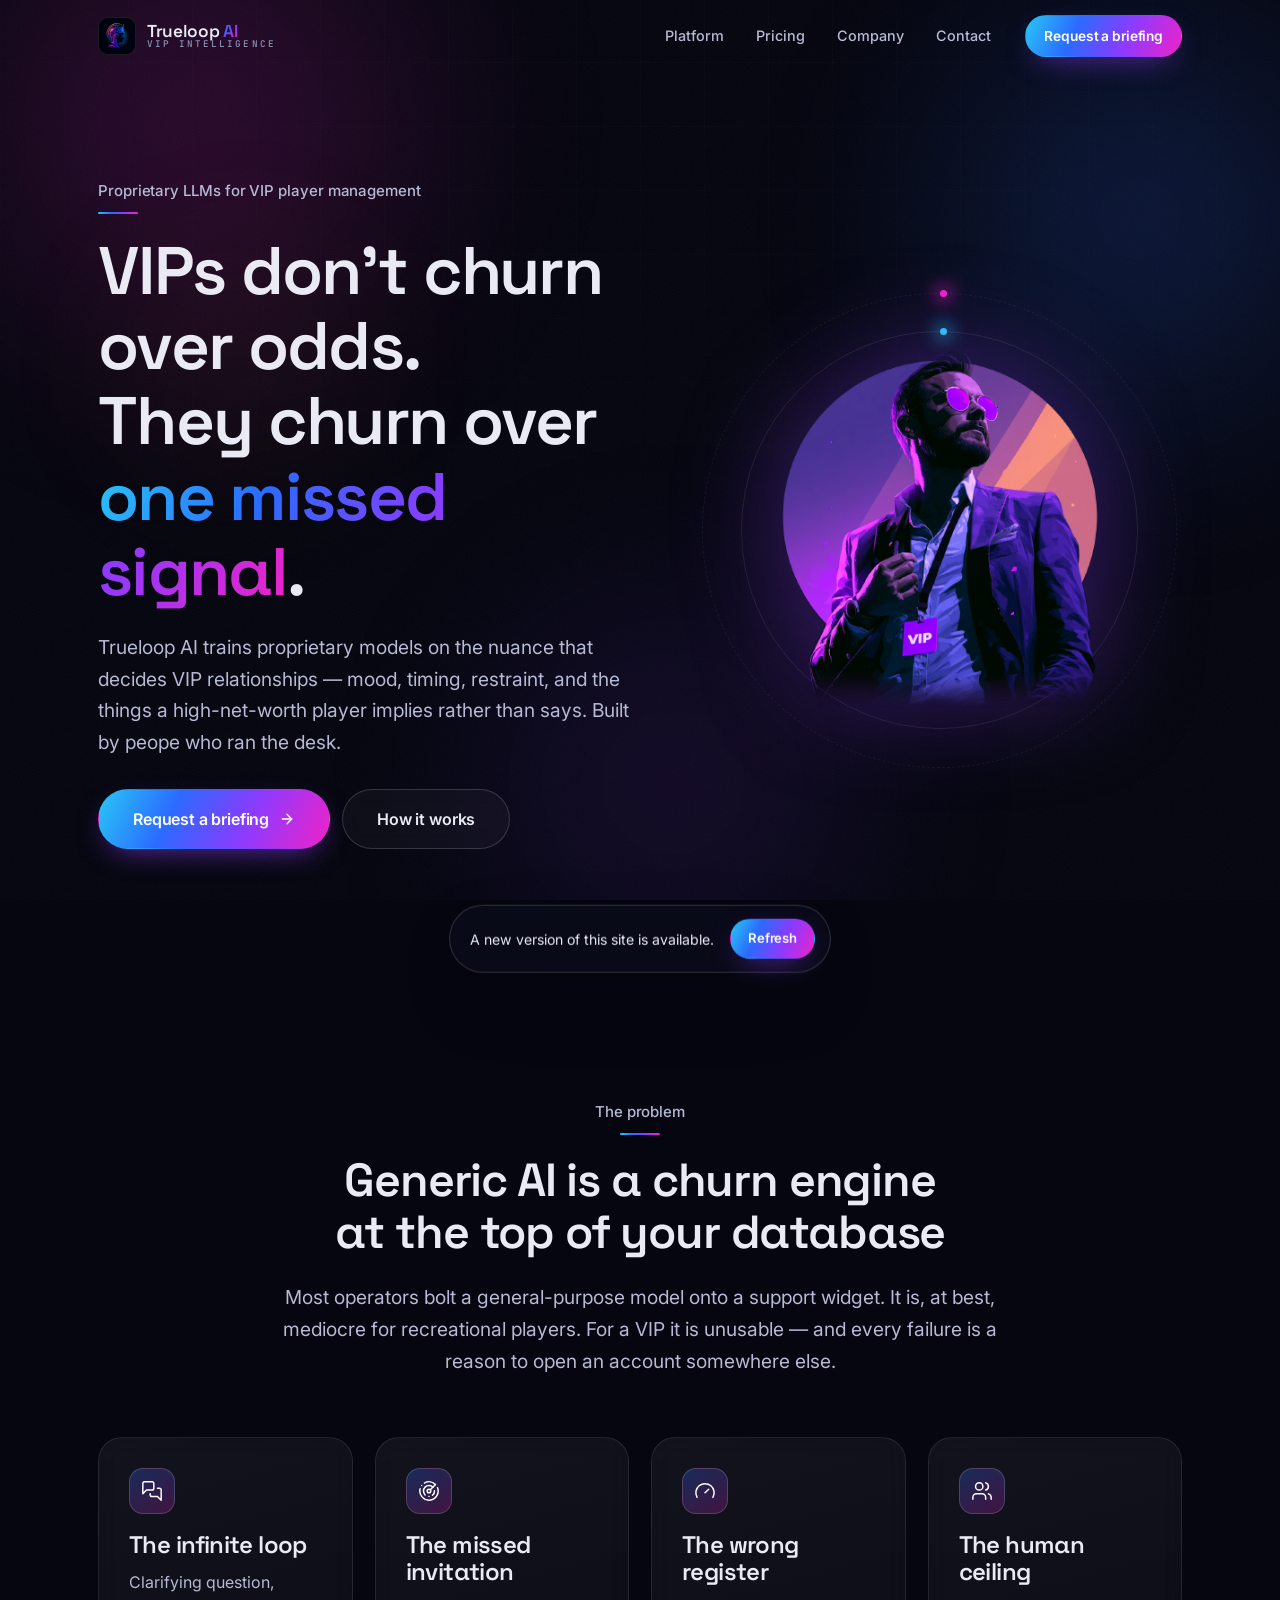
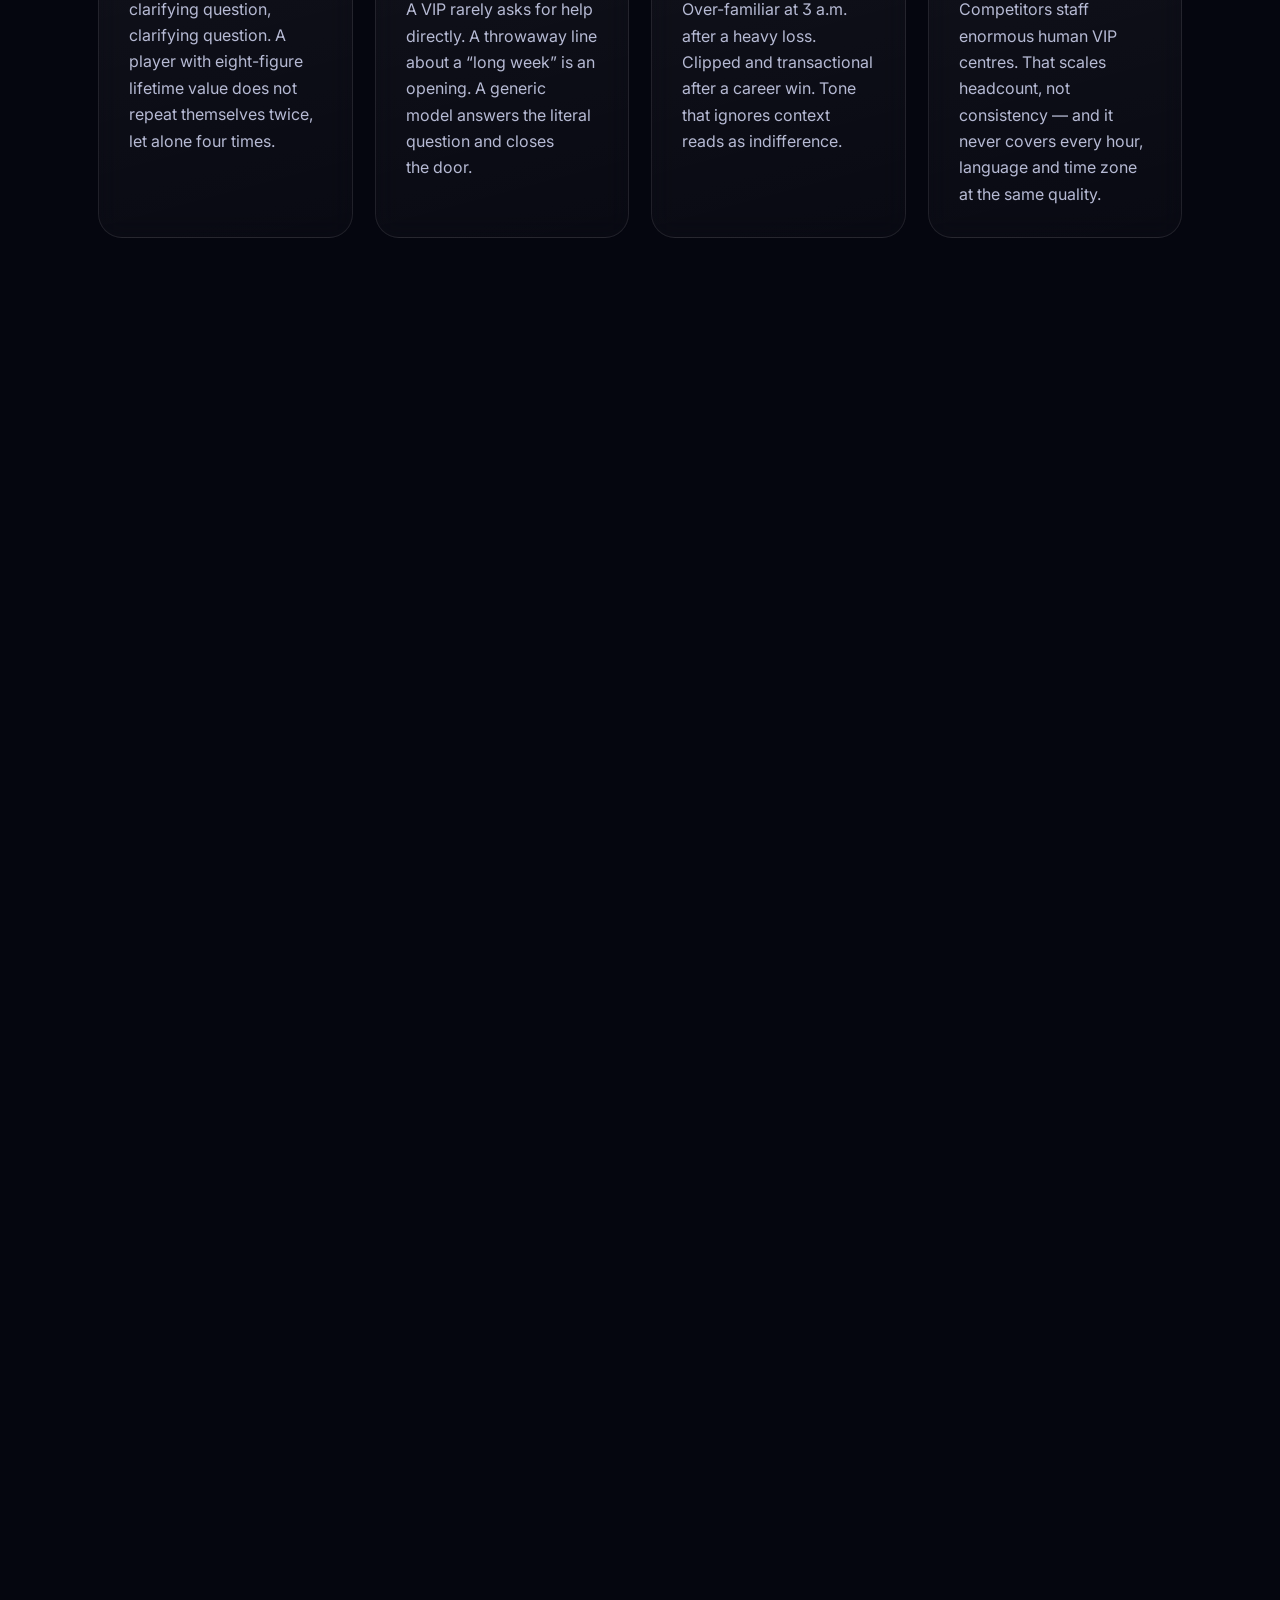
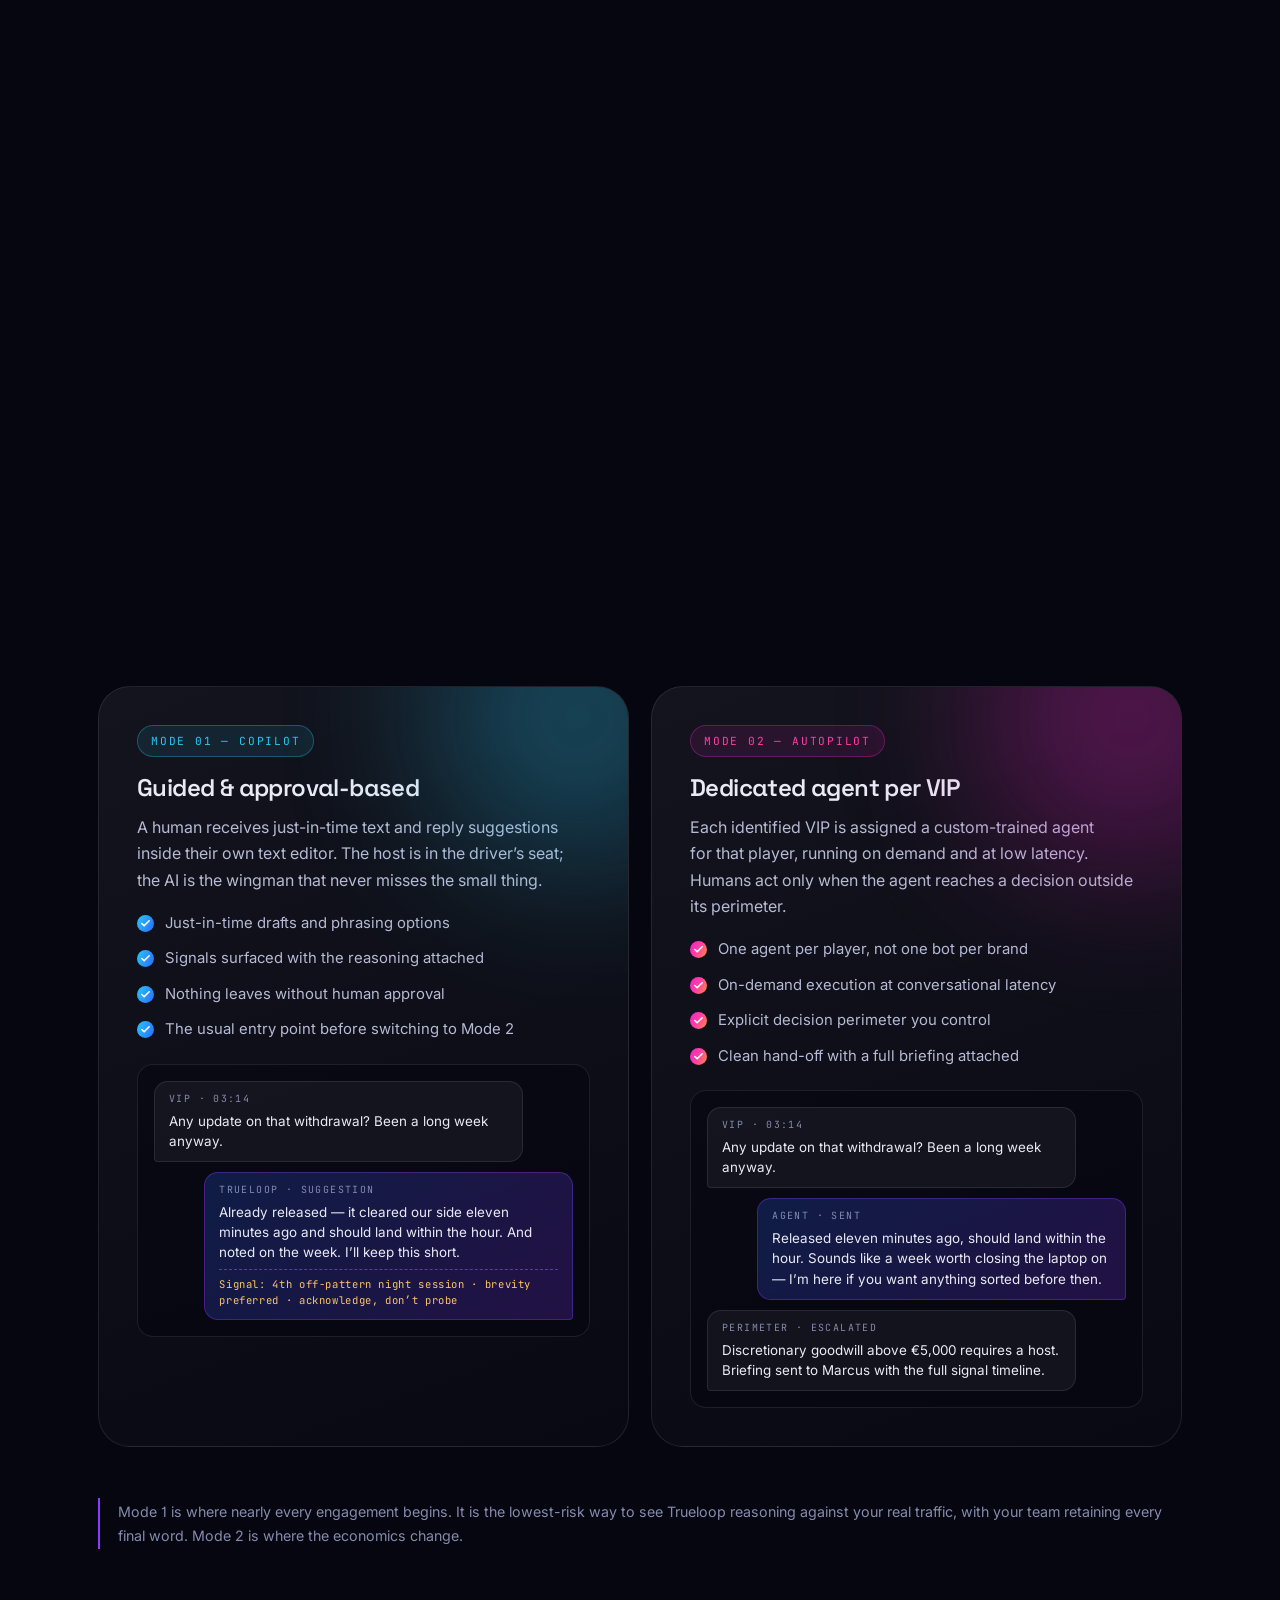
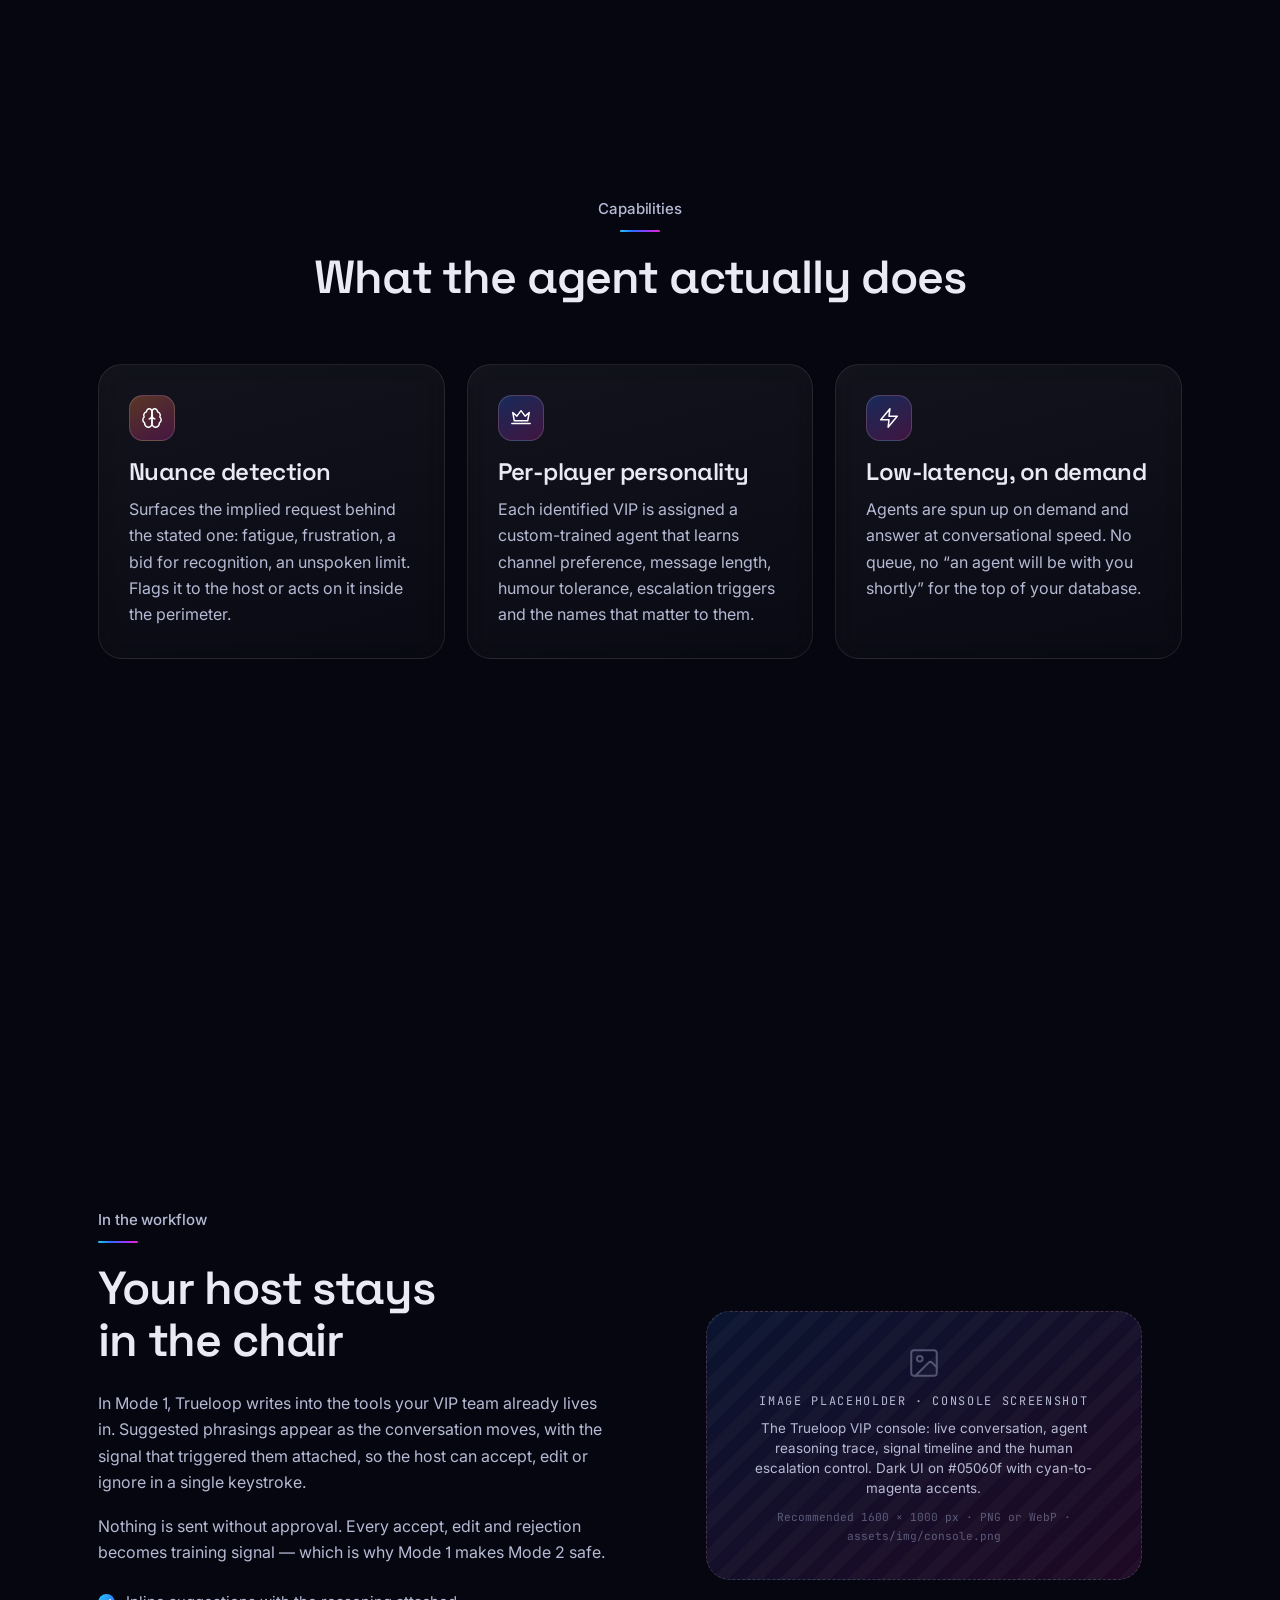
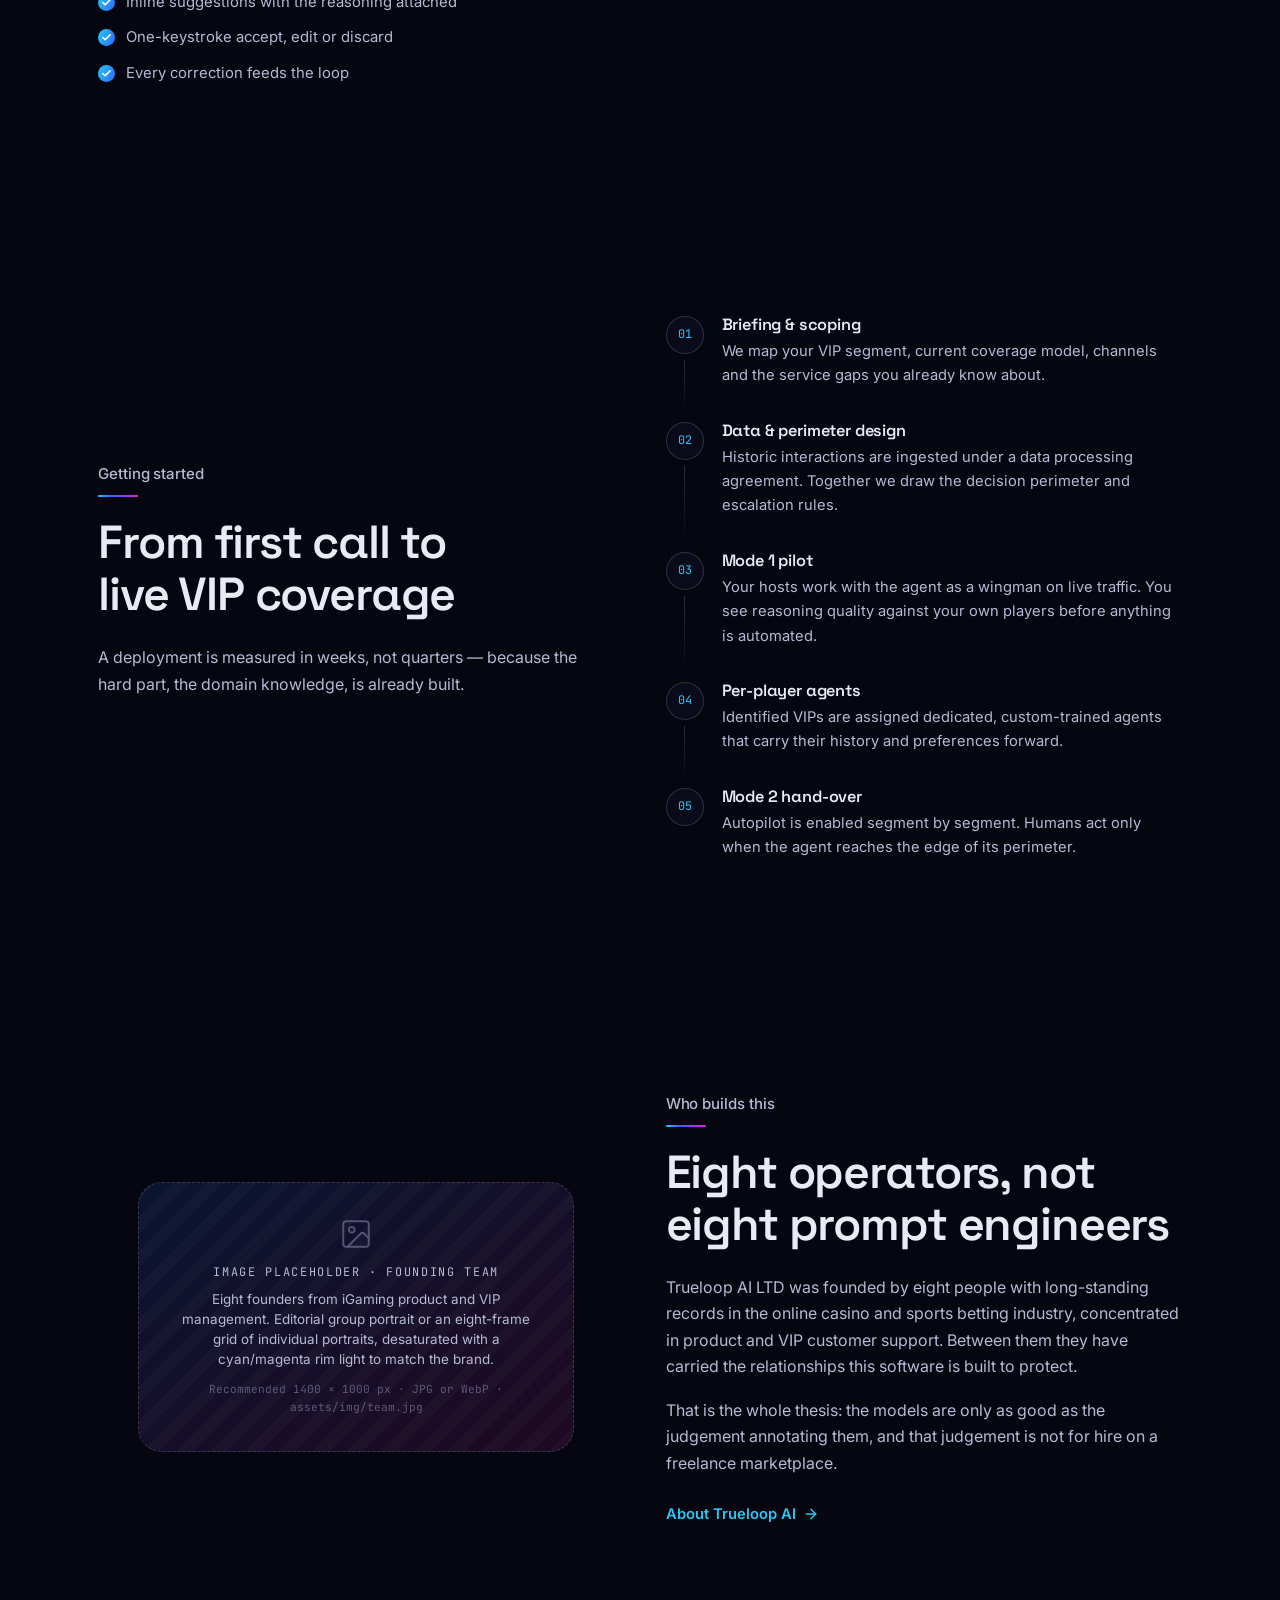
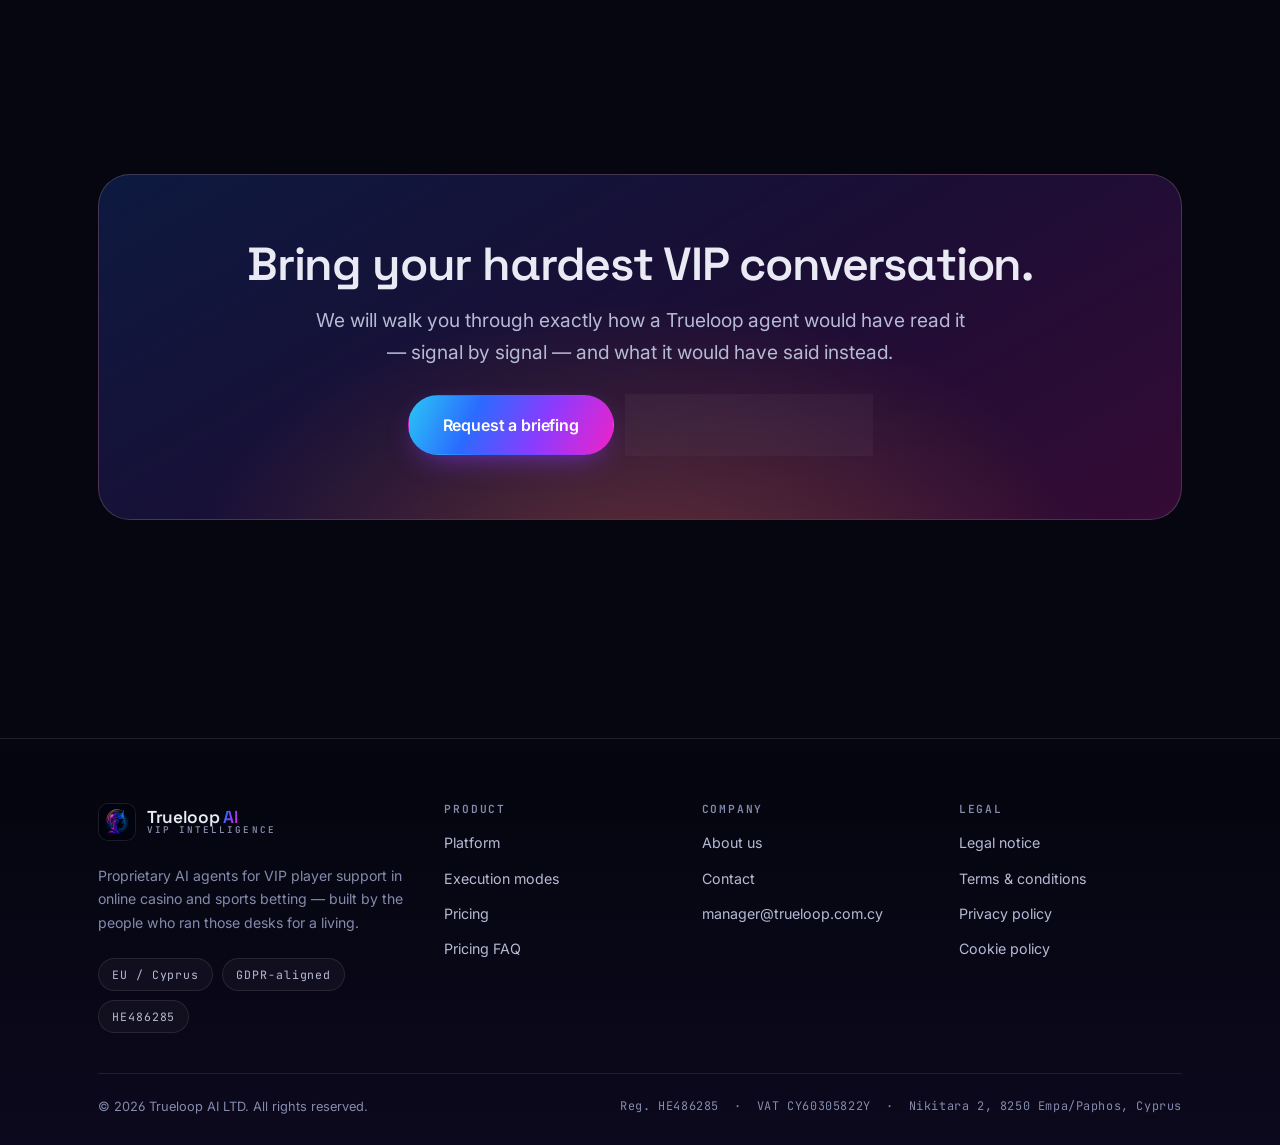
==== index.html @ a16e3585 "initial seed commit" ====
<!DOCTYPE html>
<html lang="en" dir="ltr">
<head>
<meta charset="utf-8">
<meta name="viewport" content="width=device-width, initial-scale=1, viewport-fit=cover">

<title>Trueloop AI — VIP-Grade AI for iGaming Player Support</title>
<meta name="description" content="Trueloop AI builds proprietary language models trained by veteran iGaming VIP managers, so high-net-worth casino and sportsbook players get support that reads mood, timing and intent — not generic chatbot replies.">
<meta name="author" content="Trueloop AI LTD">
<meta name="keywords" content="VIP player support, iGaming AI, online casino AI, sportsbook VIP management, AI agents, player retention, high roller support, LLM, Cyprus">
<meta name="robots" content="index, follow, max-image-preview:large, max-snippet:-1">
<meta name="theme-color" content="#05060f">
<meta name="color-scheme" content="dark">

<!-- ======================================================================
     THE ONLY ABSOLUTE URLs ON THIS SITE.
     Social scrapers do not execute JavaScript and reject relative image
     URLs, so the canonical link and the og:/twitter: tags below must be
     literal. Everything else - assets, routes, icons, the manifest, the
     service worker and the structured data - is relative and moves with
     the site. If the site changes domain, edit only this block.
     ====================================================================== -->
<link rel="canonical" href="https://trueloop.com.cy/">

<!-- ====== Open Graph ====== -->
<meta property="og:type" content="website">
<meta property="og:site_name" content="Trueloop AI">
<meta property="og:locale" content="en_GB">
<meta property="og:url" content="https://trueloop.com.cy/">
<meta property="og:title" content="Trueloop AI — VIP-Grade AI for iGaming Player Support">
<meta property="og:description" content="Proprietary AI agents trained by veteran VIP managers. Built for the players who can afford to leave — and the operators who cannot afford to lose them.">
<meta property="og:image" content="https://trueloop.com.cy/assets/img/og-image.png">
<meta property="og:image:secure_url" content="https://trueloop.com.cy/assets/img/og-image.png">
<meta property="og:image:type" content="image/png">
<meta property="og:image:width" content="1200">
<meta property="og:image:height" content="630">
<meta property="og:image:alt" content="Trueloop AI — VIP-grade artificial intelligence for iGaming player support">

<!-- ====== Twitter / X ====== -->
<meta name="twitter:card" content="summary_large_image">
<meta name="twitter:title" content="Trueloop AI — VIP-Grade AI for iGaming Player Support">
<meta name="twitter:description" content="Proprietary AI agents trained by veteran VIP managers. Built for the players who can afford to leave — and the operators who cannot afford to lose them.">
<meta name="twitter:image" content="https://trueloop.com.cy/assets/img/og-image.png">
<meta name="twitter:image:alt" content="Trueloop AI — VIP-grade artificial intelligence for iGaming player support">

<!-- ====== Icons / PWA ====== -->
<link rel="manifest" href="./manifest.json">
<link rel="icon" href="./favicon.ico" sizes="any">
<link rel="icon" type="image/png" sizes="32x32" href="./assets/icons/favicon-32x32.png">
<link rel="icon" type="image/png" sizes="16x16" href="./assets/icons/favicon-16x16.png">
<link rel="icon" type="image/png" sizes="96x96" href="./assets/icons/favicon-96x96.png">
<link rel="apple-touch-icon" href="./assets/icons/apple-icon-180x180.png">
<link rel="apple-touch-icon" sizes="152x152" href="./assets/icons/apple-icon-152x152.png">
<link rel="apple-touch-icon" sizes="144x144" href="./assets/icons/apple-icon-144x144.png">
<link rel="apple-touch-icon" sizes="120x120" href="./assets/icons/apple-icon-120x120.png">
<link rel="mask-icon" href="./assets/icons/favicon-32x32.png" color="#8b3bff">
<meta name="apple-mobile-web-app-capable" content="yes">
<meta name="apple-mobile-web-app-status-bar-style" content="black-translucent">
<meta name="apple-mobile-web-app-title" content="Trueloop AI">
<meta name="mobile-web-app-capable" content="yes">
<meta name="application-name" content="Trueloop AI">
<meta name="msapplication-TileColor" content="#05060f">
<meta name="msapplication-config" content="./browserconfig.xml">

<!-- ====== Fonts ====== -->
<link rel="preconnect" href="https://fonts.googleapis.com">
<link rel="preconnect" href="https://fonts.gstatic.com" crossorigin>
<link rel="stylesheet" href="https://fonts.googleapis.com/css2?family=Inter:wght@400;500;600;700&family=Space+Grotesk:wght@500;600;700&family=JetBrains+Mono:wght@400;500&display=swap">

<link rel="preload" as="image" href="./assets/logo/hero-vip.png"
      imagesrcset="./assets/logo/hero-vip-400.png 400w, ./assets/logo/hero-vip.png 792w"
      imagesizes="(min-width: 800px) 385px, 74vw" fetchpriority="high">
<link rel="stylesheet" href="./assets/css/styles.css">

<!-- ====== Structured data ====== -->
<script type="application/ld+json">
{
  "@context": "https://schema.org",
  "@type": "Organization",
  "@id": "#organization",
  "name": "Trueloop AI LTD",
  "alternateName": "Trueloop AI",
  "url": "./",
  "logo": "./assets/logo/logo.png",
  "image": "./assets/img/og-image.png",
  "email": "manager@trueloop.com.cy",
  "description": "Trueloop AI trains proprietary large language models for VIP player support in the online casino and sports betting industry.",
  "foundingDate": "2025",
  "address": {
    "@type": "PostalAddress",
    "streetAddress": "Nikitara 2",
    "postalCode": "8250",
    "addressLocality": "Empa, Paphos",
    "addressCountry": "CY"
  },
  "vatID": "CY60305822Y",
  "identifier": "HE486285",
  "founder": { "@type": "Person", "name": "Andre Haneberg" },
  "knowsAbout": ["VIP player management", "iGaming", "Artificial intelligence", "Large language models", "Customer retention"]
}
</script>
</head>

<body>

<div class="bg-layer" aria-hidden="true">
  <div class="aurora a1"></div>
  <div class="aurora a2"></div>
  <div class="aurora a3"></div>
  <div class="aurora a4"></div>
</div>
<div class="bg-noise" aria-hidden="true"></div>

<a class="skip-link" href="#main">Skip to content</a>

<div class="offline-bar" id="offlineBar" hidden>You are offline — showing the last cached version of this site.</div>

<header class="site-header" id="siteHeader">
  <div class="wrap">
    <nav class="nav" aria-label="Primary">
      <a class="brand" href="#/" aria-label="Trueloop AI — home">
        <img src="./assets/logo/logo-96.png" alt="" width="38" height="38">
        <span class="brand-text">
          Trueloop<span class="grad-text"> AI</span>
          <span class="brand-sub">VIP Intelligence</span>
        </span>
      </a>

      <button class="nav-toggle" id="navToggle" aria-expanded="false" aria-controls="navLinks" aria-label="Toggle navigation menu">
        <span></span><span></span><span></span>
      </button>

      <ul class="nav-links" id="navLinks">
        <li><a href="#/platform" data-nav="/platform">Platform</a></li>
        <li><a href="#/pricing" data-nav="/pricing">Pricing</a></li>
        <li><a href="#/company" data-nav="/company">Company</a></li>
        <li><a href="#/contact" data-nav="/contact">Contact</a></li>
        <li class="mobile-cta"><a class="btn btn--sm" href="#/contact">Request a briefing</a></li>
      </ul>

      <a class="btn btn--sm nav-cta" href="#/contact">Request a briefing</a>
    </nav>
  </div>
</header>

<main id="main" tabindex="-1"></main>

<footer class="site-footer">
  <div class="wrap">
    <div class="footer-grid">
      <div class="footer-brand">
        <a class="brand" href="#/" aria-label="Trueloop AI — home">
          <img src="./assets/logo/logo-96.png" alt="" width="38" height="38">
          <span class="brand-text">
            Trueloop<span class="grad-text"> AI</span>
            <span class="brand-sub">VIP Intelligence</span>
          </span>
        </a>
        <p>Proprietary AI agents for VIP player support in online casino and sports betting — built by the people who ran those desks for a living.</p>
        <div class="pill-row mt-md">
          <span class="pill">EU / Cyprus</span>
          <span class="pill">GDPR-aligned</span>
          <span class="pill">HE486285</span>
        </div>
      </div>

      <div class="footer-col">
        <h4>Product</h4>
        <ul>
          <li><a href="#/platform">Platform</a></li>
          <li><a href="#/platform#modes">Execution modes</a></li>
          <li><a href="#/pricing">Pricing</a></li>
          <li><a href="#/pricing#faq">Pricing FAQ</a></li>
        </ul>
      </div>

      <div class="footer-col">
        <h4>Company</h4>
        <ul>
          <li><a href="#/company">About us</a></li>
          <li><a href="#/contact">Contact</a></li>
          <li><a href="mailto:manager@trueloop.com.cy">manager@trueloop.com.cy</a></li>
        </ul>
      </div>

      <div class="footer-col">
        <h4>Legal</h4>
        <ul>
          <li><a href="#/legal-notice">Legal notice</a></li>
          <li><a href="#/terms">Terms &amp; conditions</a></li>
          <li><a href="#/privacy">Privacy policy</a></li>
          <li><a href="#/cookies">Cookie policy</a></li>
        </ul>
      </div>
    </div>

    <div class="footer-bottom">
      <span>&copy; <span id="year">2026</span> Trueloop AI LTD. All rights reserved.</span>
      <span class="reg">Reg. HE486285 &nbsp;·&nbsp; VAT CY60305822Y &nbsp;·&nbsp; Nikitara 2, 8250 Empa/Paphos, Cyprus</span>
    </div>
  </div>
</footer>

<div class="toast" id="updateToast" role="status" aria-live="polite">
  <span>A new version of this site is available.</span>
  <button class="btn btn--sm" id="updateBtn" type="button">Refresh</button>
</div>

<noscript>
  <div class="wrap section">
    <h1>Trueloop AI — VIP-grade AI for iGaming player support</h1>
    <p>Trueloop AI LTD trains proprietary large language models on nuanced VIP-management data so online casino and
       sportsbook operators can deliver support that meets the expectations of high-net-worth players.</p>
    <p>This site uses JavaScript for navigation. Please enable JavaScript, or contact us directly at
       <a href="mailto:manager@trueloop.com.cy">manager@trueloop.com.cy</a>.</p>
    <p>Trueloop AI LTD · Nikitara 2, 8250 Empa/Paphos, Cyprus · Reg. HE486285 · VAT CY60305822Y</p>
  </div>
</noscript>

<script src="./assets/js/content.js"></script>
<script src="./assets/js/legal.js"></script>
<script src="./assets/js/app.js"></script>
</body>
</html>
---- assets/css/styles.css ----
/* ==========================================================================
   Trueloop AI — Design System
   Palette derived from assets/logo/logo.png
   ========================================================================== */

:root {
  /* Base */
  --bg:            #05060f;
  --bg-elev:       #0a0b1a;
  --bg-elev-2:     #10122a;
  --surface:       rgba(255, 255, 255, 0.035);
  --surface-2:     rgba(255, 255, 255, 0.06);
  --border:        rgba(255, 255, 255, 0.09);
  --border-strong: rgba(255, 255, 255, 0.16);

  /* Brand — pulled from the logo */
  --cyan:    #29c7f5;
  --blue:    #2b6bff;
  --violet:  #8b3bff;
  --magenta: #f022c8;
  --pink:    #ff3da6;
  --orange:  #ff8a3c;
  --gold:    #ffc46b;

  /* Text */
  --text:        #e9eaf4;
  --text-dim:    #b6bad4;
  --text-muted:  #858bad;

  /* Gradients */
  --grad-brand:  linear-gradient(115deg, var(--cyan) 0%, var(--blue) 32%, var(--violet) 64%, var(--magenta) 100%);
  --grad-warm:   linear-gradient(115deg, var(--magenta) 0%, var(--pink) 45%, var(--orange) 100%);
  --grad-cool:   linear-gradient(115deg, var(--cyan) 0%, var(--blue) 100%);
  --grad-crown:  linear-gradient(115deg, var(--orange) 0%, var(--gold) 100%);

  /* Geometry */
  --r-sm: 10px;
  --r-md: 16px;
  --r-lg: 24px;
  --r-xl: 32px;
  --r-pill: 999px;

  --maxw: 1180px;
  --gut: clamp(20px, 5vw, 48px);

  /* Motion */
  --ease: cubic-bezier(0.22, 1, 0.36, 1);

  --shadow-lg: 0 30px 80px -30px rgba(0, 0, 0, 0.9);
  --glow-blue: 0 0 60px -12px rgba(43, 107, 255, 0.55);
  --glow-mag:  0 0 60px -12px rgba(240, 34, 200, 0.45);

  --font-sans: "Inter", system-ui, -apple-system, "Segoe UI", Roboto, Helvetica, Arial, sans-serif;
  --font-display: "Space Grotesk", "Inter", system-ui, -apple-system, "Segoe UI", sans-serif;
  --font-mono: "JetBrains Mono", ui-monospace, SFMono-Regular, "SF Mono", Menlo, Consolas, monospace;
}

/* ---------- Reset ---------- */
*, *::before, *::after { box-sizing: border-box; }

html {
  scroll-behavior: smooth;
  -webkit-text-size-adjust: 100%;
}
@media (prefers-reduced-motion: reduce) {
  html { scroll-behavior: auto; }
  *, *::before, *::after {
    animation-duration: 0.001ms !important;
    animation-iteration-count: 1 !important;
    transition-duration: 0.001ms !important;
  }
}

body {
  margin: 0;
  background: var(--bg);
  color: var(--text);
  font-family: var(--font-sans);
  font-size: 16px;
  line-height: 1.65;
  -webkit-font-smoothing: antialiased;
  -moz-osx-font-smoothing: grayscale;
  overflow-x: hidden;
  font-feature-settings: "ss01", "cv01";
}

img, svg, canvas { max-width: 100%; display: block; }
a { color: inherit; text-decoration: none; }
button, input, select, textarea { font: inherit; color: inherit; }

::selection { background: rgba(240, 34, 200, 0.35); color: #fff; }

:focus-visible {
  outline: 2px solid var(--cyan);
  outline-offset: 3px;
  border-radius: 4px;
}

/* Scrollbar */
::-webkit-scrollbar { width: 10px; height: 10px; }
::-webkit-scrollbar-track { background: var(--bg); }
::-webkit-scrollbar-thumb {
  background: linear-gradient(var(--violet), var(--blue));
  border-radius: 99px;
  border: 2px solid var(--bg);
}

/* ---------- Ambient background ---------- */
.bg-layer {
  position: fixed;
  inset: 0;
  z-index: -2;
  pointer-events: none;
  overflow: hidden;
}
.bg-layer::before {
  /* fine grid */
  content: "";
  position: absolute;
  inset: -50%;
  background-image:
    linear-gradient(rgba(255, 255, 255, 0.035) 1px, transparent 1px),
    linear-gradient(90deg, rgba(255, 255, 255, 0.035) 1px, transparent 1px);
  background-size: 64px 64px;
  mask-image: radial-gradient(ellipse 70% 60% at 50% 25%, #000 0%, transparent 75%);
  -webkit-mask-image: radial-gradient(ellipse 70% 60% at 50% 25%, #000 0%, transparent 75%);
  opacity: 0.5;
}
.aurora {
  position: absolute;
  border-radius: 50%;
  filter: blur(90px);
  opacity: 0.4;
  will-change: transform;
}
.aurora.a1 { width: 55vw; height: 55vw; top: -18vw; left: -12vw; background: radial-gradient(circle, rgba(240,34,200,0.55), transparent 65%); animation: drift1 26s var(--ease) infinite alternate; }
.aurora.a2 { width: 50vw; height: 50vw; top: -8vw; right: -14vw; background: radial-gradient(circle, rgba(43,107,255,0.6), transparent 65%); animation: drift2 32s var(--ease) infinite alternate; }
.aurora.a3 { width: 45vw; height: 45vw; top: 55vh; left: 30vw; background: radial-gradient(circle, rgba(139,59,255,0.4), transparent 65%); animation: drift3 38s var(--ease) infinite alternate; }
.aurora.a4 { width: 26vw; height: 26vw; top: 22vh; left: 6vw; background: radial-gradient(circle, rgba(255,138,60,0.28), transparent 65%); animation: drift1 30s var(--ease) infinite alternate-reverse; }

@keyframes drift1 { to { transform: translate3d(8vw, 8vh, 0) scale(1.2); } }
@keyframes drift2 { to { transform: translate3d(-10vw, 12vh, 0) scale(1.15); } }
@keyframes drift3 { to { transform: translate3d(-14vw, -10vh, 0) scale(1.25); } }

.bg-noise {
  position: fixed;
  inset: 0;
  z-index: -1;
  pointer-events: none;
  opacity: 0.035;
  background-image: url("data:image/svg+xml,%3Csvg xmlns='http://www.w3.org/2000/svg' width='160' height='160'%3E%3Cfilter id='n'%3E%3CfeTurbulence type='fractalNoise' baseFrequency='0.85' numOctaves='3'/%3E%3C/filter%3E%3Crect width='100%25' height='100%25' filter='url(%23n)'/%3E%3C/svg%3E");
}

/* ---------- Layout helpers ---------- */
.wrap {
  width: 100%;
  max-width: var(--maxw);
  margin-inline: auto;
  padding-inline: var(--gut);
}
.section { padding-block: clamp(64px, 9vw, 130px); position: relative; }
.section--tight { padding-block: clamp(48px, 6vw, 80px); }

.skip-link {
  position: absolute;
  left: -9999px;
  top: 0;
  z-index: 200;
  background: var(--blue);
  color: #fff;
  padding: 12px 20px;
  border-radius: 0 0 var(--r-sm) 0;
}
.skip-link:focus { left: 0; }

/* ---------- Typography ---------- */
h1, h2, h3, h4 {
  font-family: var(--font-display);
  font-weight: 600;
  line-height: 1.12;
  letter-spacing: -0.025em;
  margin: 0 0 0.5em;
  text-wrap: balance;
}
h1 { font-size: clamp(2.4rem, 6vw, 4.2rem); }
h2 { font-size: clamp(1.85rem, 4vw, 2.9rem); }
h3 { font-size: clamp(1.18rem, 2vw, 1.5rem); }
h4 { font-size: 1.02rem; letter-spacing: -0.01em; }
p { margin: 0 0 1.1em; color: var(--text-dim); text-wrap: pretty; }

.grad-text {
  background: var(--grad-brand);
  -webkit-background-clip: text;
  background-clip: text;
  color: transparent;
}
.grad-text--warm { background-image: var(--grad-warm); }

/* Section introducer: a plain sentence-case label with a short gradient rule
   beneath it. No pill, no badge, no tracked capitals.
   inline-block so the box shrinks to the label, which lets text-align centre
   it inside .section-head.center. */
.eyebrow {
  display: inline-block;
  margin: 0 0 20px;
  font-size: 0.94rem;
  font-weight: 500;
  letter-spacing: -0.005em;
  color: var(--text-dim);
}
.eyebrow::after {
  content: "";
  display: block;
  width: 40px;
  height: 2px;
  margin-top: 8px;
  border-radius: 2px;
  background: var(--grad-brand);
}
.eyebrow--warm::after { background: var(--grad-warm); }

.lede { font-size: clamp(1.02rem, 1.6vw, 1.2rem); color: var(--text-dim); max-width: 62ch; }
.section-head { max-width: 720px; margin-bottom: clamp(36px, 5vw, 60px); }
.section-head.center { margin-inline: auto; text-align: center; }
.section-head.center .eyebrow::after { margin-inline: auto; }

/* ---------- Buttons ---------- */
.btn {
  --btn-bg: var(--grad-brand);
  display: inline-flex;
  align-items: center;
  justify-content: center;
  gap: 10px;
  padding: 13px 26px;
  border-radius: var(--r-pill);
  border: 1px solid transparent;
  font-weight: 600;
  font-size: 0.94rem;
  letter-spacing: -0.01em;
  cursor: pointer;
  position: relative;
  isolation: isolate;
  transition: transform 0.25s var(--ease), box-shadow 0.25s var(--ease), background-color 0.25s var(--ease), border-color 0.25s var(--ease);
  background: var(--btn-bg);
  color: #fff;
  box-shadow: 0 10px 30px -12px rgba(139, 59, 255, 0.8);
  white-space: nowrap;
}
.btn:hover { transform: translateY(-2px); box-shadow: 0 18px 40px -14px rgba(139, 59, 255, 0.95); }
.btn:active { transform: translateY(0); }

.btn--ghost {
  background: var(--surface);
  border-color: var(--border-strong);
  box-shadow: none;
  backdrop-filter: blur(10px);
  color: var(--text);
}
.btn--ghost:hover { background: var(--surface-2); border-color: rgba(255,255,255,0.3); box-shadow: none; }

.btn--sm { padding: 9px 18px; font-size: 0.86rem; }
.btn--lg { padding: 16px 34px; font-size: 1rem; }
.btn--block { width: 100%; }

.link-arrow {
  display: inline-flex;
  align-items: center;
  gap: 7px;
  font-weight: 600;
  font-size: 0.92rem;
  color: var(--cyan);
  transition: gap 0.25s var(--ease);
}
.link-arrow:hover { gap: 12px; }

/* ---------- Header ---------- */
.site-header {
  position: sticky;
  top: 0;
  z-index: 100;
  transition: background-color 0.3s var(--ease), border-color 0.3s var(--ease), backdrop-filter 0.3s;
  border-bottom: 1px solid transparent;
}
.site-header.is-stuck {
  background: rgba(5, 6, 15, 0.72);
  backdrop-filter: blur(18px) saturate(160%);
  -webkit-backdrop-filter: blur(18px) saturate(160%);
  border-bottom-color: var(--border);
}
.nav {
  display: flex;
  align-items: center;
  gap: 20px;
  height: 72px;
}
.brand {
  display: inline-flex;
  align-items: center;
  gap: 11px;
  font-family: var(--font-display);
  font-weight: 600;
  font-size: 1.08rem;
  letter-spacing: -0.02em;
  margin-right: auto;
  flex-shrink: 0;
}
.brand img {
  width: 38px; height: 38px;
  border-radius: 10px;
  border: 1px solid var(--border);
  background: #05060f;
}
.brand .brand-sub {
  font-family: var(--font-mono);
  font-size: 0.58rem;
  letter-spacing: 0.22em;
  color: var(--text-muted);
  display: block;
  margin-top: -3px;
  text-transform: uppercase;
}
.brand-text { line-height: 1.15; }

.nav-links {
  display: flex;
  align-items: center;
  gap: 4px;
  list-style: none;
  margin: 0;
  padding: 0;
}
.nav-links a {
  display: block;
  padding: 8px 14px;
  border-radius: var(--r-pill);
  font-size: 0.9rem;
  font-weight: 500;
  color: var(--text-dim);
  transition: color 0.2s, background-color 0.2s;
}
.nav-links a:hover { color: var(--text); background: var(--surface); }
.nav-links a.is-active { color: var(--text); background: var(--surface-2); }

.nav-cta { flex-shrink: 0; }

/* The in-menu CTA belongs to the mobile dropdown only. Above 900px the
   standalone .nav-cta button is the one that shows. */
.nav-links .mobile-cta { display: none; }

.nav-toggle {
  display: none;
  width: 42px; height: 42px;
  border-radius: 12px;
  border: 1px solid var(--border);
  background: var(--surface);
  cursor: pointer;
  align-items: center;
  justify-content: center;
  flex-direction: column;
  gap: 5px;
}
.nav-toggle span {
  display: block;
  width: 17px; height: 1.6px;
  background: var(--text);
  border-radius: 2px;
  transition: transform 0.3s var(--ease), opacity 0.2s;
}
.nav-toggle[aria-expanded="true"] span:nth-child(1) { transform: translateY(6.6px) rotate(45deg); }
.nav-toggle[aria-expanded="true"] span:nth-child(2) { opacity: 0; }
.nav-toggle[aria-expanded="true"] span:nth-child(3) { transform: translateY(-6.6px) rotate(-45deg); }

@media (max-width: 900px) {
  .nav-toggle { display: flex; }
  .nav-cta { display: none; }
  .nav-links {
    position: fixed;
    inset: 72px 0 auto;
    flex-direction: column;
    align-items: stretch;
    gap: 2px;
    padding: 16px var(--gut) 28px;
    background: rgba(5, 6, 15, 0.96);
    backdrop-filter: blur(20px);
    border-bottom: 1px solid var(--border);
    transform: translateY(-12px);
    opacity: 0;
    visibility: hidden;
    transition: opacity 0.25s var(--ease), transform 0.25s var(--ease), visibility 0.25s;
    max-height: calc(100dvh - 72px);
    overflow-y: auto;
  }
  .nav-links.is-open { opacity: 1; transform: none; visibility: visible; }
  .nav-links a { padding: 13px 14px; font-size: 1rem; }
  .nav-links .mobile-cta { display: block; margin-top: 10px; }
  .nav-links .mobile-cta .btn { width: 100%; }
}

/* ---------- Hero ---------- */
.hero {
  position: relative;
  padding-block: clamp(56px, 9vw, 104px) clamp(56px, 8vw, 100px);
  overflow: hidden;
}
.hero-grid {
  display: grid;
  grid-template-columns: minmax(0, 1.05fr) minmax(0, 0.95fr);
  gap: clamp(32px, 5vw, 64px);
  align-items: center;
}
@media (max-width: 940px) {
  .hero-grid { grid-template-columns: 1fr; }
  /* DOM order is text then visual, which is what we want when stacked: the
     headline should open the page, not the image. (No `order` override here.) */
  .hero-visual { margin-top: 8px; }
}
.hero h1 { margin-bottom: 22px; }
.hero .lede { margin-bottom: 30px; }
.hero-actions { display: flex; flex-wrap: wrap; gap: 12px; margin-bottom: 34px; }

.hero-visual {
  position: relative;
  aspect-ratio: 1;
  max-width: 520px;
  margin-inline: auto;
  width: 100%;
  display: grid;
  place-items: center;
  /* As a grid item, this box's automatic minimum size is its content height.
     Without this, a tall child wins over aspect-ratio and the box stops being
     square - which turns the rings into ovals. */
  min-height: 0;
}
.hero-visual canvas { position: absolute; inset: 0; width: 100%; height: 100%; }
.hero-logo {
  position: relative;
  width: 74%;
  /* height/align-self are load-bearing: a grid item defaults to stretch, which
     forces the height to the row and squashes the artwork, because the initial
     object-fit is `fill`. Keep all three. */
  height: auto;
  align-self: center;
  justify-self: center;
  object-fit: contain;
  /* No clip or mask: the artwork's flat navy ground is keyed out in the asset
     itself, so the circle keeps a crisp edge and the figure breaking out of it
     survives whole. The glow follows that real silhouette. */
  filter: drop-shadow(0 0 55px rgba(139, 59, 255, 0.4));
  animation: float 7s ease-in-out infinite;
}
@keyframes float { 50% { transform: translateY(-14px); } }

.hero-ring {
  position: absolute;
  border-radius: 50%;
  border: 1px solid var(--border);
  inset: 9%;
  animation: spin 34s linear infinite;
}
.hero-ring::after {
  content: "";
  position: absolute;
  top: -4px; left: 50%;
  width: 7px; height: 7px;
  border-radius: 50%;
  background: var(--cyan);
  box-shadow: 0 0 18px 3px var(--cyan);
}
.hero-ring.r2 { inset: 1%; animation-duration: 52s; animation-direction: reverse; border-style: dashed; border-color: rgba(255,255,255,0.06); }
.hero-ring.r2::after { background: var(--magenta); box-shadow: 0 0 18px 3px var(--magenta); }
@keyframes spin { to { transform: rotate(360deg); } }

/* ---------- Trust / metric strip ---------- */
.metric-strip {
  display: grid;
  grid-template-columns: repeat(auto-fit, minmax(min(150px, 100%), 1fr));
  gap: 1px;
  background: var(--border);
  border: 1px solid var(--border);
  border-radius: var(--r-lg);
  overflow: hidden;
}
.metric {
  background: rgba(10, 11, 26, 0.72);
  backdrop-filter: blur(10px);
  padding: 22px 24px;
}
.metric .num {
  font-family: var(--font-display);
  font-size: clamp(1.6rem, 3vw, 2.1rem);
  font-weight: 600;
  letter-spacing: -0.03em;
  line-height: 1.1;
  background: var(--grad-brand);
  -webkit-background-clip: text;
  background-clip: text;
  color: transparent;
}
.metric .lbl { font-size: 0.8rem; color: var(--text-muted); margin: 4px 0 0; }

/* ---------- Cards ---------- */
.grid { display: grid; gap: clamp(16px, 2vw, 22px); }
.grid-2 { grid-template-columns: repeat(auto-fit, minmax(min(280px, 100%), 1fr)); }
.grid-3 { grid-template-columns: repeat(auto-fit, minmax(min(270px, 100%), 1fr)); }
.grid-4 { grid-template-columns: repeat(auto-fit, minmax(min(215px, 100%), 1fr)); }

.card {
  position: relative;
  background: linear-gradient(165deg, rgba(255,255,255,0.055), rgba(255,255,255,0.018));
  border: 1px solid var(--border);
  border-radius: var(--r-lg);
  padding: clamp(22px, 2.6vw, 30px);
  backdrop-filter: blur(12px);
  overflow: hidden;
  transition: transform 0.35s var(--ease), border-color 0.35s var(--ease), box-shadow 0.35s var(--ease);
}
.card::before {
  content: "";
  position: absolute;
  inset: 0;
  border-radius: inherit;
  padding: 1px;
  background: var(--grad-brand);
  -webkit-mask: linear-gradient(#000 0 0) content-box, linear-gradient(#000 0 0);
  -webkit-mask-composite: xor;
  mask-composite: exclude;
  opacity: 0;
  transition: opacity 0.35s var(--ease);
  pointer-events: none;
}
.card:hover { transform: translateY(-4px); box-shadow: var(--shadow-lg); }
.card:hover::before { opacity: 0.75; }
.card h3 { margin-bottom: 10px; }
.card p:last-child { margin-bottom: 0; }
.card .card-num {
  font-family: var(--font-mono);
  font-size: 0.72rem;
  letter-spacing: 0.16em;
  color: var(--text-muted);
  display: block;
  margin-bottom: 14px;
}

.icon-badge {
  width: 46px; height: 46px;
  display: grid;
  place-items: center;
  border-radius: 14px;
  background: linear-gradient(150deg, rgba(43,107,255,0.28), rgba(240,34,200,0.22));
  border: 1px solid var(--border-strong);
  margin-bottom: 18px;
  color: #fff;
}
.icon-badge svg { width: 22px; height: 22px; }
.icon-badge--warm { background: linear-gradient(150deg, rgba(255,138,60,0.3), rgba(240,34,200,0.24)); }

/* Feature list */
.feat-list { list-style: none; margin: 0; padding: 0; display: grid; gap: 11px; }
.feat-list li {
  display: flex;
  gap: 11px;
  align-items: flex-start;
  font-size: 0.93rem;
  color: var(--text-dim);
}
.feat-list li::before {
  content: "";
  flex: 0 0 auto;
  width: 17px; height: 17px;
  margin-top: 4px;
  border-radius: 50%;
  background:
    url("data:image/svg+xml,%3Csvg xmlns='http://www.w3.org/2000/svg' viewBox='0 0 24 24' fill='none' stroke='%23fff' stroke-width='3.5' stroke-linecap='round' stroke-linejoin='round'%3E%3Cpath d='M20 6 9 17l-5-5'/%3E%3C/svg%3E") center / 11px no-repeat,
    var(--grad-cool);
}
.feat-list.warm li::before { background-image: url("data:image/svg+xml,%3Csvg xmlns='http://www.w3.org/2000/svg' viewBox='0 0 24 24' fill='none' stroke='%23fff' stroke-width='3.5' stroke-linecap='round' stroke-linejoin='round'%3E%3Cpath d='M20 6 9 17l-5-5'/%3E%3C/svg%3E"), var(--grad-warm); }

/* Split feature rows */
.split {
  display: grid;
  grid-template-columns: repeat(auto-fit, minmax(min(310px, 100%), 1fr));
  gap: clamp(28px, 4vw, 60px);
  align-items: center;
}
.split--rev > *:first-child { order: 2; }
@media (max-width: 760px) { .split--rev > *:first-child { order: 0; } }

/* Media / image placeholder */
.media {
  position: relative;
  border-radius: var(--r-lg);
  border: 1px solid var(--border);
  overflow: hidden;
  background: linear-gradient(150deg, rgba(43,107,255,0.12), rgba(240,34,200,0.1));
  box-shadow: var(--shadow-lg);
}
.media img { width: 100%; height: 100%; object-fit: cover; }
.media svg { width: 100%; height: auto; display: block; }

.img-placeholder {
  position: relative;
  display: grid;
  place-items: center;
  text-align: center;
  padding: 34px 24px;
  min-height: 240px;
  border: 1px dashed var(--border-strong);
  border-radius: var(--r-lg);
  background:
    repeating-linear-gradient(135deg, rgba(255,255,255,0.025) 0 12px, transparent 12px 24px),
    linear-gradient(150deg, rgba(43,107,255,0.14), rgba(240,34,200,0.11));
  color: var(--text-muted);
}
.img-placeholder .ph-icon { width: 34px; height: 34px; margin: 0 auto 12px; opacity: 0.55; }
.img-placeholder .ph-title {
  font-family: var(--font-mono);
  font-size: 0.74rem;
  letter-spacing: 0.14em;
  text-transform: uppercase;
  color: var(--text-dim);
  margin-bottom: 6px;
}
.img-placeholder .ph-desc { font-size: 0.84rem; max-width: 46ch; margin: 0 auto; line-height: 1.5; }
.img-placeholder .ph-spec { font-family: var(--font-mono); font-size: 0.7rem; margin-top: 10px; opacity: 0.6; }

/* ---------- Mode showcase ---------- */
.mode-card {
  position: relative;
  border-radius: var(--r-xl);
  border: 1px solid var(--border);
  padding: clamp(26px, 3vw, 38px);
  background: linear-gradient(160deg, rgba(255,255,255,0.06), rgba(255,255,255,0.015));
  overflow: hidden;
}
.mode-card::after {
  content: "";
  position: absolute;
  width: 300px; height: 300px;
  border-radius: 50%;
  filter: blur(80px);
  opacity: 0.3;
  top: -120px; right: -100px;
  pointer-events: none;
}
.mode-card.m1::after { background: var(--cyan); }
.mode-card.m2::after { background: var(--magenta); }
.mode-tag {
  display: inline-flex;
  align-items: center;
  gap: 8px;
  font-family: var(--font-mono);
  font-size: 0.7rem;
  letter-spacing: 0.16em;
  text-transform: uppercase;
  padding: 6px 13px;
  border-radius: var(--r-pill);
  border: 1px solid var(--border-strong);
  margin-bottom: 18px;
}
.mode-card.m1 .mode-tag { color: var(--cyan); background: rgba(41,199,245,0.1); border-color: rgba(41,199,245,0.32); }
.mode-card.m2 .mode-tag { color: var(--pink); background: rgba(240,34,200,0.1); border-color: rgba(240,34,200,0.32); }

/* Chat mock */
.chat-mock {
  border-radius: var(--r-md);
  border: 1px solid var(--border);
  background: rgba(5,6,15,0.6);
  padding: 16px;
  display: grid;
  gap: 10px;
  font-size: 0.84rem;
  margin-top: 22px;
}
.bubble {
  padding: 10px 14px;
  border-radius: 14px;
  max-width: 88%;
  line-height: 1.5;
  border: 1px solid var(--border);
}
.bubble.vip { background: rgba(255,255,255,0.05); border-bottom-left-radius: 4px; }
.bubble.ai {
  margin-left: auto;
  background: linear-gradient(135deg, rgba(43,107,255,0.22), rgba(139,59,255,0.22));
  border-color: rgba(139,59,255,0.35);
  border-bottom-right-radius: 4px;
}
.bubble .who {
  display: block;
  font-family: var(--font-mono);
  font-size: 0.62rem;
  letter-spacing: 0.14em;
  text-transform: uppercase;
  color: var(--text-muted);
  margin-bottom: 4px;
}
.bubble .signal {
  display: inline-block;
  margin-top: 7px;
  font-family: var(--font-mono);
  font-size: 0.66rem;
  letter-spacing: 0.06em;
  color: var(--gold);
  border-top: 1px dashed rgba(255,196,107,0.3);
  padding-top: 7px;
}

/* ---------- Timeline / steps ---------- */
.steps { display: grid; gap: 0; counter-reset: step; }
.step {
  position: relative;
  padding: 0 0 34px 56px;
  counter-increment: step;
}
.step:last-child { padding-bottom: 0; }
.step::before {
  content: counter(step, decimal-leading-zero);
  position: absolute;
  left: 0; top: 0;
  width: 38px; height: 38px;
  display: grid;
  place-items: center;
  border-radius: 50%;
  background: var(--bg-elev);
  border: 1px solid var(--border-strong);
  font-family: var(--font-mono);
  font-size: 0.74rem;
  color: var(--cyan);
}
.step::after {
  content: "";
  position: absolute;
  left: 18.5px; top: 44px; bottom: 6px;
  width: 1px;
  background: linear-gradient(var(--border-strong), transparent);
}
.step:last-child::after { display: none; }
.step h4 { margin-bottom: 5px; }
.step p { font-size: 0.92rem; margin: 0; }

/* ---------- Pricing ---------- */
.price-grid {
  display: grid;
  grid-template-columns: repeat(auto-fit, minmax(min(280px, 100%), 1fr));
  gap: 20px;
  align-items: start;
}
.price-card {
  position: relative;
  border-radius: var(--r-xl);
  border: 1px solid var(--border);
  background: linear-gradient(165deg, rgba(255,255,255,0.055), rgba(255,255,255,0.015));
  padding: clamp(24px, 2.8vw, 34px);
  backdrop-filter: blur(12px);
  display: flex;
  flex-direction: column;
  transition: transform 0.35s var(--ease), border-color 0.35s var(--ease);
  height: 100%;
}
.price-card:hover { transform: translateY(-5px); border-color: var(--border-strong); }
.price-card.featured {
  border-color: rgba(139, 59, 255, 0.5);
  box-shadow: 0 0 0 1px rgba(139,59,255,0.2), 0 30px 70px -30px rgba(139,59,255,0.7);
}
.price-card.featured::before {
  content: "Most adopted";
  position: absolute;
  top: -12px; left: 50%;
  transform: translateX(-50%);
  background: var(--grad-brand);
  color: #fff;
  font-size: 0.68rem;
  font-weight: 700;
  letter-spacing: 0.12em;
  text-transform: uppercase;
  padding: 5px 15px;
  border-radius: var(--r-pill);
  white-space: nowrap;
}
.price-card .plan-name { font-family: var(--font-display); font-size: 1.3rem; font-weight: 600; margin-bottom: 4px; }
.price-card .plan-for { font-size: 0.85rem; color: var(--text-muted); margin-bottom: 20px; min-height: 2.6em; }
.price-card .plan-model {
  font-family: var(--font-mono);
  font-size: 0.68rem;
  letter-spacing: 0.16em;
  text-transform: uppercase;
  color: var(--cyan);
  margin-bottom: 12px;
  display: block;
}
.price-lines { list-style: none; margin: 0 0 26px; padding: 22px 0 0; border-top: 1px solid var(--border); display: grid; gap: 14px; flex: 1; }
.price-lines li { display: grid; gap: 3px; }
.price-lines .pl-name { font-weight: 600; font-size: 0.93rem; color: var(--text); }
.price-lines .pl-desc { font-size: 0.82rem; color: var(--text-muted); line-height: 1.5; }

.note {
  border-left: 2px solid var(--violet);
  padding: 2px 0 2px 18px;
  color: var(--text-muted);
  font-size: 0.89rem;
}

/* Table */
.table-wrap {
  overflow-x: auto;
  border: 1px solid var(--border);
  border-radius: var(--r-lg);
  background: rgba(10,11,26,0.5);
  -webkit-overflow-scrolling: touch;
}
table { width: 100%; border-collapse: collapse; min-width: 620px; font-size: 0.9rem; }
th, td { padding: 15px 20px; text-align: left; border-bottom: 1px solid var(--border); vertical-align: top; }
thead th {
  font-family: var(--font-mono);
  font-size: 0.7rem;
  letter-spacing: 0.13em;
  text-transform: uppercase;
  color: var(--text-muted);
  font-weight: 500;
  background: rgba(255,255,255,0.025);
  white-space: nowrap;
}
tbody tr:last-child td { border-bottom: none; }
tbody th { font-weight: 600; color: var(--text); white-space: nowrap; }
td { color: var(--text-dim); }

/* ---------- FAQ ---------- */
.faq { display: grid; gap: 10px; }
details.qa {
  border: 1px solid var(--border);
  border-radius: var(--r-md);
  background: var(--surface);
  overflow: hidden;
  transition: border-color 0.25s;
}
details.qa[open] { border-color: var(--border-strong); background: var(--surface-2); }
details.qa summary {
  cursor: pointer;
  padding: 17px 52px 17px 22px;
  font-weight: 600;
  font-size: 0.97rem;
  position: relative;
  list-style: none;
}
details.qa summary::-webkit-details-marker { display: none; }
details.qa summary::after {
  content: "";
  position: absolute;
  right: 22px; top: 50%;
  width: 11px; height: 11px;
  margin-top: -6px;
  border-right: 1.8px solid var(--cyan);
  border-bottom: 1.8px solid var(--cyan);
  transform: rotate(45deg);
  transition: transform 0.3s var(--ease);
}
details.qa[open] summary::after { transform: rotate(-135deg); margin-top: -2px; }
details.qa .qa-body { padding: 0 22px 20px; }
details.qa .qa-body p:last-child { margin-bottom: 0; }

/* ---------- Contact form ---------- */
.contact-grid {
  display: grid;
  grid-template-columns: minmax(0, 0.85fr) minmax(0, 1.15fr);
  gap: clamp(28px, 4vw, 56px);
  align-items: start;
}
@media (max-width: 880px) { .contact-grid { grid-template-columns: 1fr; } }

.form {
  border: 1px solid var(--border);
  border-radius: var(--r-xl);
  padding: clamp(22px, 3vw, 34px);
  background: linear-gradient(165deg, rgba(255,255,255,0.055), rgba(255,255,255,0.015));
  backdrop-filter: blur(12px);
}
.field { margin-bottom: 18px; }
.field label {
  display: block;
  font-size: 0.82rem;
  font-weight: 600;
  letter-spacing: 0.01em;
  margin-bottom: 7px;
  color: var(--text-dim);
}
.field label .req { color: var(--pink); }
.field input,
.field select,
.field textarea {
  width: 100%;
  padding: 12px 15px;
  border-radius: var(--r-sm);
  border: 1px solid var(--border);
  background: rgba(5, 6, 15, 0.55);
  color: var(--text);
  transition: border-color 0.2s, box-shadow 0.2s, background-color 0.2s;
  font-size: 0.94rem;
}
.field textarea { resize: vertical; min-height: 120px; }
.field select { appearance: none; -webkit-appearance: none; cursor: pointer; padding-right: 42px;
  background-image: url("data:image/svg+xml,%3Csvg xmlns='http://www.w3.org/2000/svg' viewBox='0 0 24 24' fill='none' stroke='%23858bad' stroke-width='2.4' stroke-linecap='round' stroke-linejoin='round'%3E%3Cpath d='m6 9 6 6 6-6'/%3E%3C/svg%3E");
  background-repeat: no-repeat;
  background-position: right 14px center;
  background-size: 17px;
}
.field select option, .field select optgroup { background: #0a0b1a; color: var(--text); }
.field input:focus, .field select:focus, .field textarea:focus {
  outline: none;
  border-color: rgba(139, 59, 255, 0.65);
  background: rgba(5, 6, 15, 0.85);
  box-shadow: 0 0 0 3px rgba(139, 59, 255, 0.18);
}
.field input::placeholder, .field textarea::placeholder { color: #5d6485; }
.field-row { display: grid; grid-template-columns: 1fr 1fr; gap: 18px; }
@media (max-width: 560px) { .field-row { grid-template-columns: 1fr; gap: 0; } }
.field .hint { font-size: 0.76rem; color: var(--text-muted); margin: 6px 0 0; }

.checkbox {
  display: flex;
  gap: 11px;
  align-items: flex-start;
  font-size: 0.84rem;
  color: var(--text-muted);
  line-height: 1.5;
  cursor: pointer;
}
.checkbox input { width: 17px; height: 17px; flex: 0 0 auto; margin-top: 2px; accent-color: var(--violet); }
.checkbox a { color: var(--cyan); text-decoration: underline; text-underline-offset: 2px; }

.form-status {
  margin-top: 16px;
  padding: 13px 16px;
  border-radius: var(--r-sm);
  font-size: 0.87rem;
  border: 1px solid rgba(41, 199, 245, 0.35);
  background: rgba(41, 199, 245, 0.09);
  color: var(--text);
}
.form-status[hidden] { display: none !important; }

.contact-card { display: grid; gap: 18px; }
.info-item { display: flex; gap: 14px; align-items: flex-start; }
.info-item .icon-badge { margin-bottom: 0; width: 40px; height: 40px; flex: 0 0 auto; border-radius: 12px; }
.info-item .icon-badge svg { width: 18px; height: 18px; }
.info-item .it { font-size: 0.74rem; font-family: var(--font-mono); letter-spacing: 0.13em; text-transform: uppercase; color: var(--text-muted); }
.info-item .iv { font-size: 0.95rem; color: var(--text); }
.info-item .iv a:hover { color: var(--cyan); }

/* ---------- CTA band ---------- */
.cta-band {
  position: relative;
  border-radius: var(--r-xl);
  border: 1px solid var(--border-strong);
  padding: clamp(34px, 5vw, 64px);
  text-align: center;
  overflow: hidden;
  background: linear-gradient(150deg, rgba(43,107,255,0.2), rgba(139,59,255,0.16), rgba(240,34,200,0.2));
}
.cta-band::before {
  content: "";
  position: absolute;
  inset: 0;
  background: radial-gradient(ellipse 60% 120% at 50% 120%, rgba(255,138,60,0.28), transparent 70%);
  pointer-events: none;
}
.cta-band > * { position: relative; }
.cta-band h2 { margin-bottom: 14px; }
.cta-band p { max-width: 56ch; margin-inline: auto; }
.cta-actions { display: flex; gap: 12px; justify-content: center; flex-wrap: wrap; margin-top: 26px; }

/* ---------- Legal / prose pages ---------- */
.prose { max-width: 78ch; }
.prose h2 { font-size: clamp(1.35rem, 2.4vw, 1.75rem); margin-top: 2.2em; }
.prose h2:first-of-type { margin-top: 0; }
.prose h3 { font-size: 1.08rem; margin-top: 1.7em; }
.prose ul, .prose ol { color: var(--text-dim); padding-left: 1.25em; margin: 0 0 1.15em; }
.prose li { margin-bottom: 0.5em; }
.prose li::marker { color: var(--violet); }
.prose a { color: var(--cyan); text-decoration: underline; text-underline-offset: 3px; }
.prose strong { color: var(--text); font-weight: 600; }
.prose dl { display: grid; grid-template-columns: max-content 1fr; gap: 8px 26px; margin: 0 0 1.4em; font-size: 0.94rem; }
@media (max-width: 560px) { .prose dl { grid-template-columns: 1fr; gap: 2px 0; } .prose dd { margin-bottom: 12px; } }
.prose dt { font-family: var(--font-mono); font-size: 0.76rem; letter-spacing: 0.1em; text-transform: uppercase; color: var(--text-muted); padding-top: 3px; }
.prose dd { margin: 0; color: var(--text); }
.legal-meta {
  font-family: var(--font-mono);
  font-size: 0.76rem;
  letter-spacing: 0.08em;
  color: var(--text-muted);
  padding: 12px 18px;
  border: 1px solid var(--border);
  border-radius: var(--r-sm);
  background: var(--surface);
  margin-bottom: 34px;
}

/* ---------- Legal / documentation layout ----------
   Legal pages keep a readable measure but sit in a two-column grid so the
   page occupies the same content width as every other page on the site. */
.legal-layout {
  display: grid;
  grid-template-columns: 260px minmax(0, 1fr);
  gap: clamp(32px, 5vw, 64px);
  align-items: start;
}
@media (max-width: 959px) {
  .legal-layout { grid-template-columns: minmax(0, 1fr); gap: 30px; }
}
/* Same automatic-minimum-size trap as the sidebar: without this the wide
   table inside .prose refuses to shrink and widens the whole page. */
.legal-layout > * { min-width: 0; }

.legal-aside { display: grid; gap: 18px; min-width: 0; }
/* Grid items default to min-width:auto, which would let the horizontal
   document scroller below force the whole page wider than the viewport. */
.legal-aside > * { min-width: 0; }
@media (min-width: 960px) {
  .legal-aside {
    position: sticky;
    top: 92px;
    max-height: calc(100dvh - 124px);
    overflow-y: auto;
    overscroll-behavior: contain;
    padding-right: 4px;
  }
  .legal-aside::-webkit-scrollbar { width: 5px; }
  .legal-aside::-webkit-scrollbar-thumb { background: var(--border-strong); border: 0; }
}

.aside-title {
  font-family: var(--font-mono);
  font-size: 0.68rem;
  letter-spacing: 0.16em;
  text-transform: uppercase;
  color: var(--text-muted);
  margin: 0 0 11px;
}

/* Sibling-document switcher */
.legal-docs ul { list-style: none; margin: 0; padding: 0; display: grid; gap: 2px; }
.legal-docs a {
  display: block;
  padding: 8px 12px;
  border-radius: var(--r-sm);
  font-size: 0.88rem;
  color: var(--text-dim);
  transition: background-color 0.2s, color 0.2s;
}
.legal-docs a:hover { background: var(--surface); color: var(--text); }
.legal-docs a.is-current {
  background: var(--surface-2);
  color: var(--text);
  box-shadow: inset 2px 0 0 var(--violet);
}

/* On this page */
.toc {
  border: 1px solid var(--border);
  border-radius: var(--r-md);
  background: var(--surface);
  padding: 16px 16px 16px 14px;
}
.toc ol {
  margin: 0;
  padding: 0;
  list-style: none;
  counter-reset: toc;
  display: grid;
  font-size: 0.84rem;
}
.toc li { counter-increment: toc; min-width: 0; }
.toc a {
  /* Flex gives the entry a hanging indent: the number is its own item, so a
     wrapped title lines up under the title, never under the number. */
  display: flex;
  align-items: baseline;
  gap: 6px;
  padding: 5px 8px 5px 12px;
  border-left: 2px solid transparent;
  color: var(--text-muted);
  line-height: 1.4;
  transition: color 0.2s, border-color 0.2s;
}
.toc a::before {
  content: counter(toc) ".";
  flex: 0 0 auto;
  min-width: 1.15em;
  font-family: var(--font-mono);
  font-size: 0.78em;
  opacity: 0.5;
  font-variant-numeric: tabular-nums;
}
.toc a:hover { color: var(--text); }
.toc a.is-current { color: var(--cyan); border-left-color: var(--cyan); }

@media (max-width: 959px) {
  .legal-docs ul {
    grid-auto-flow: column;
    grid-auto-columns: max-content;
    overflow-x: auto;
    gap: 7px;
    padding-bottom: 4px;
  }
  .legal-docs a { border: 1px solid var(--border); white-space: nowrap; }
  .legal-docs a.is-current { border-color: rgba(139, 59, 255, 0.5); box-shadow: none; }
  .toc ol { display: block; columns: 2; column-gap: 26px; }
  .toc li { break-inside: avoid; }
  .toc a.is-current { border-left-color: transparent; }
}
@media (max-width: 560px) { .toc ol { columns: 1; } }

/* ---------- Page hero (inner pages) ---------- */
.page-hero { padding-block: clamp(44px, 6vw, 78px) clamp(28px, 4vw, 44px); }
.page-hero h1 { font-size: clamp(2rem, 4.6vw, 3.2rem); }

/* ---------- Footer ---------- */
.site-footer {
  border-top: 1px solid var(--border);
  margin-top: clamp(60px, 8vw, 110px);
  padding-block: clamp(44px, 6vw, 64px) 28px;
  background: linear-gradient(180deg, transparent, rgba(139, 59, 255, 0.06));
}
.footer-grid {
  display: grid;
  grid-template-columns: minmax(0, 1.4fr) repeat(auto-fit, minmax(min(150px, 100%), 1fr));
  gap: 34px;
  margin-bottom: 40px;
}
@media (max-width: 760px) {
  .footer-grid { grid-template-columns: repeat(2, minmax(0, 1fr)); gap: 28px; }
  .footer-brand { grid-column: 1 / -1; }
}
.footer-brand p { font-size: 0.88rem; max-width: 38ch; margin-top: 16px; color: var(--text-muted); }
.footer-col h4 {
  font-family: var(--font-mono);
  font-size: 0.7rem;
  letter-spacing: 0.16em;
  text-transform: uppercase;
  color: var(--text-muted);
  margin-bottom: 14px;
}
.footer-col ul { list-style: none; margin: 0; padding: 0; display: grid; gap: 9px; }
.footer-col a {
  font-size: 0.89rem;
  color: var(--text-dim);
  transition: color 0.2s;
  /* `anywhere` (not break-word) so long unbreakable tokens such as the
     contact address also reduce the min-content size used for track sizing. */
  overflow-wrap: anywhere;
}
.footer-col a:hover { color: var(--cyan); }
.footer-bottom {
  border-top: 1px solid var(--border);
  padding-top: 22px;
  display: flex;
  flex-wrap: wrap;
  gap: 10px 26px;
  align-items: center;
  justify-content: space-between;
  font-size: 0.8rem;
  color: var(--text-muted);
}
.footer-bottom .reg { font-family: var(--font-mono); font-size: 0.74rem; letter-spacing: 0.05em; }

/* ---------- Reveal animation ---------- */
.reveal { opacity: 0; transform: translateY(22px); transition: opacity 0.7s var(--ease), transform 0.7s var(--ease); }
.reveal.in { opacity: 1; transform: none; }
@media (prefers-reduced-motion: reduce) { .reveal { opacity: 1; transform: none; } }

/* ---------- Update toast ---------- */
.toast {
  position: fixed;
  left: 50%;
  bottom: 22px;
  transform: translate(-50%, 140%);
  z-index: 300;
  display: flex;
  align-items: center;
  gap: 16px;
  padding: 13px 15px 13px 20px;
  border-radius: var(--r-pill);
  border: 1px solid var(--border-strong);
  background: rgba(10, 11, 26, 0.94);
  backdrop-filter: blur(18px);
  box-shadow: var(--shadow-lg);
  font-size: 0.88rem;
  transition: transform 0.45s var(--ease);
  max-width: calc(100vw - 32px);
}
.toast.show { transform: translate(-50%, 0); }
.toast .btn { padding: 8px 17px; font-size: 0.82rem; }

/* ---------- Offline badge ---------- */
.offline-bar {
  background: var(--orange);
  color: #1a0d00;
  text-align: center;
  font-size: 0.82rem;
  font-weight: 600;
  padding: 7px 16px;
}
.offline-bar[hidden] { display: none; }

/* ---------- Utilities ---------- */
.center { text-align: center; }
.mb-0 { margin-bottom: 0; }
.mt-lg { margin-top: clamp(32px, 4vw, 52px); }
.mt-md { margin-top: 24px; }
.sr-only {
  position: absolute; width: 1px; height: 1px;
  padding: 0; margin: -1px; overflow: hidden;
  clip: rect(0 0 0 0); white-space: nowrap; border: 0;
}
.pill-row { display: flex; flex-wrap: wrap; gap: 9px; }
.pill {
  font-family: var(--font-mono);
  font-size: 0.72rem;
  letter-spacing: 0.08em;
  padding: 6px 13px;
  border-radius: var(--r-pill);
  border: 1px solid var(--border);
  background: var(--surface);
  color: var(--text-dim);
}
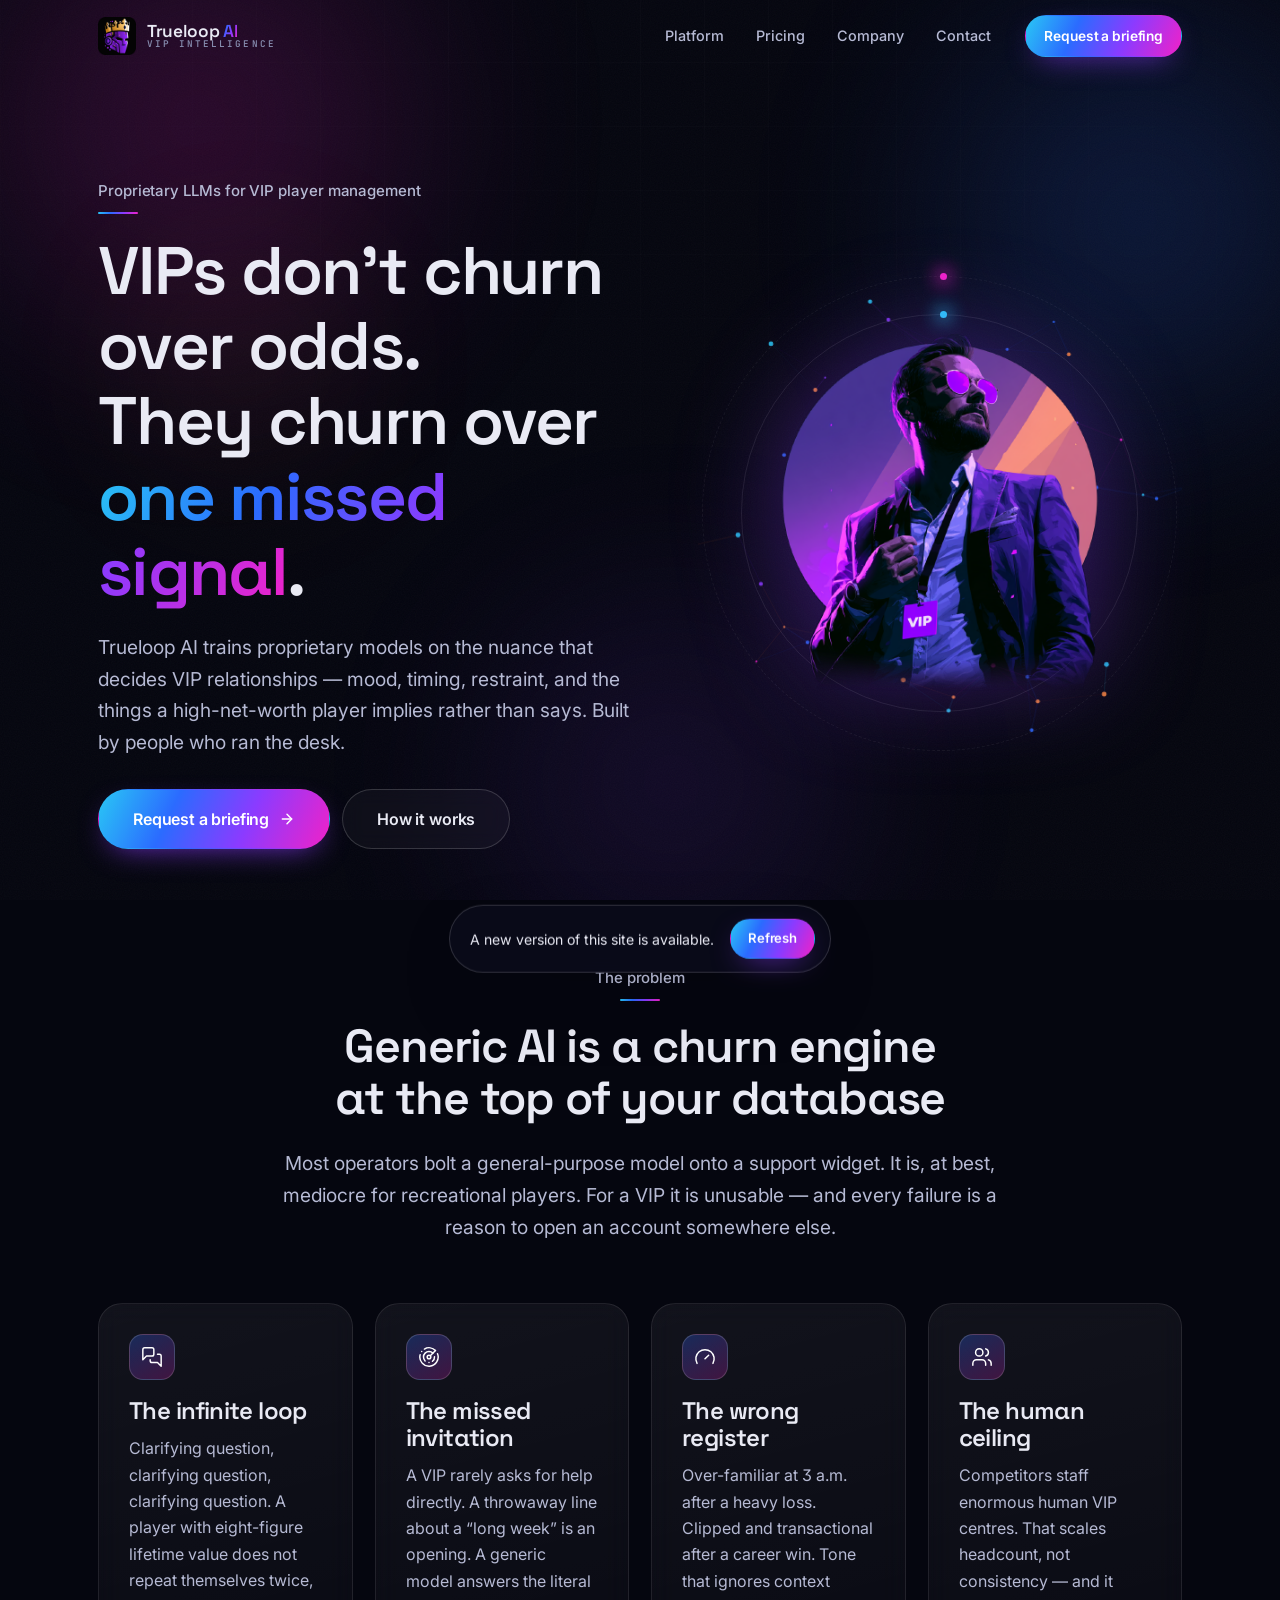
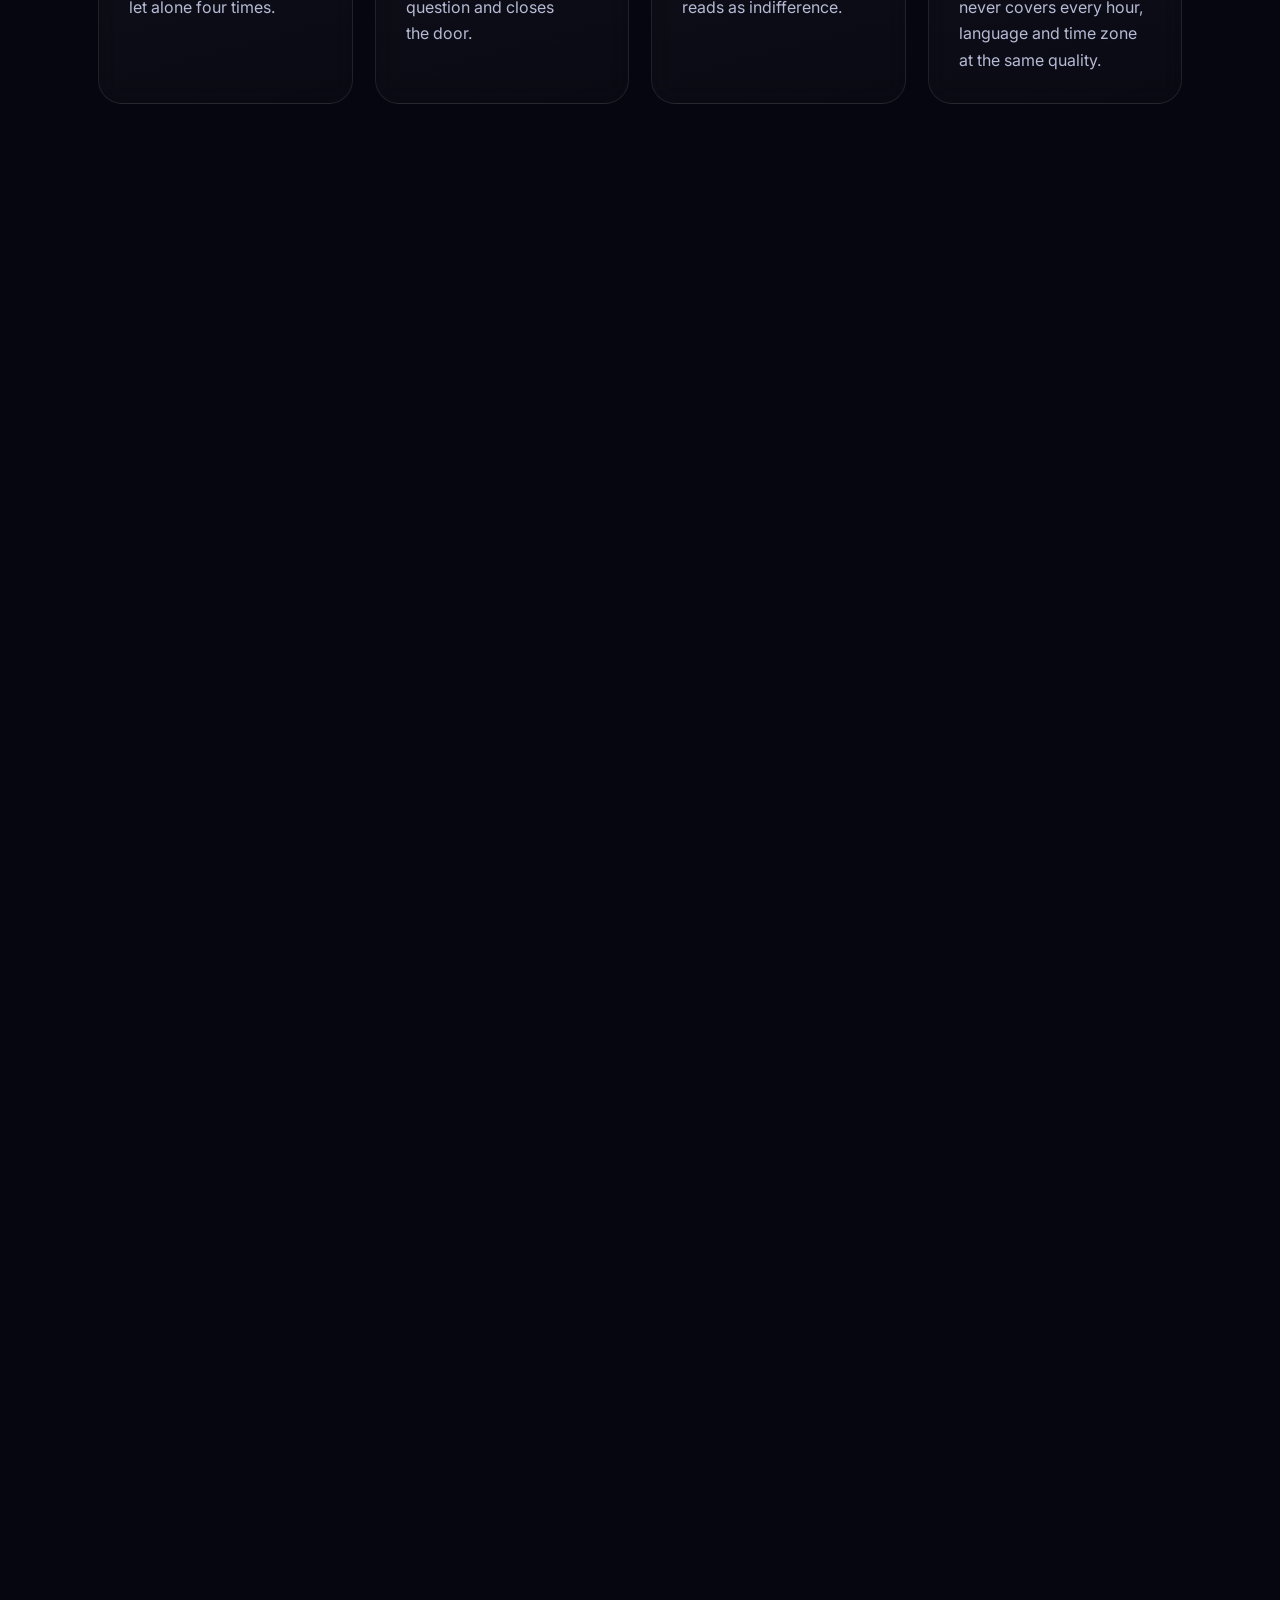
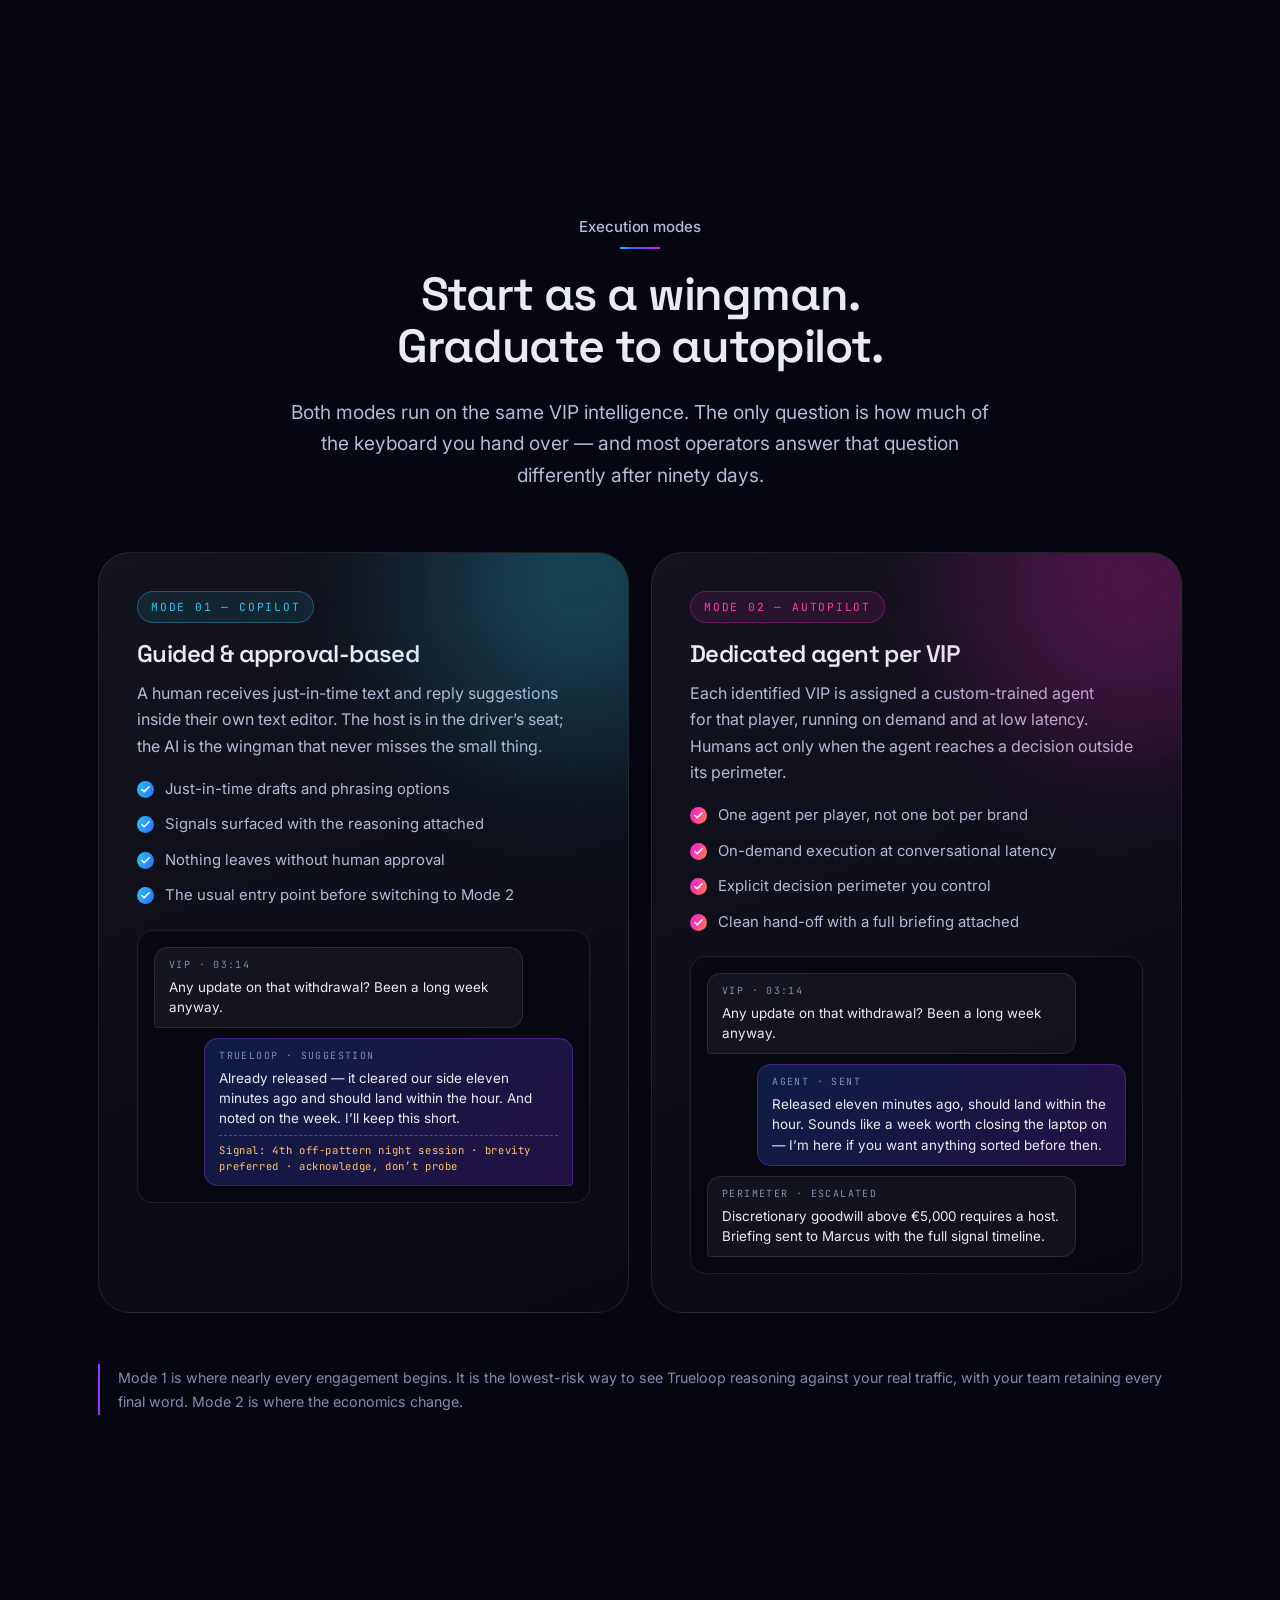
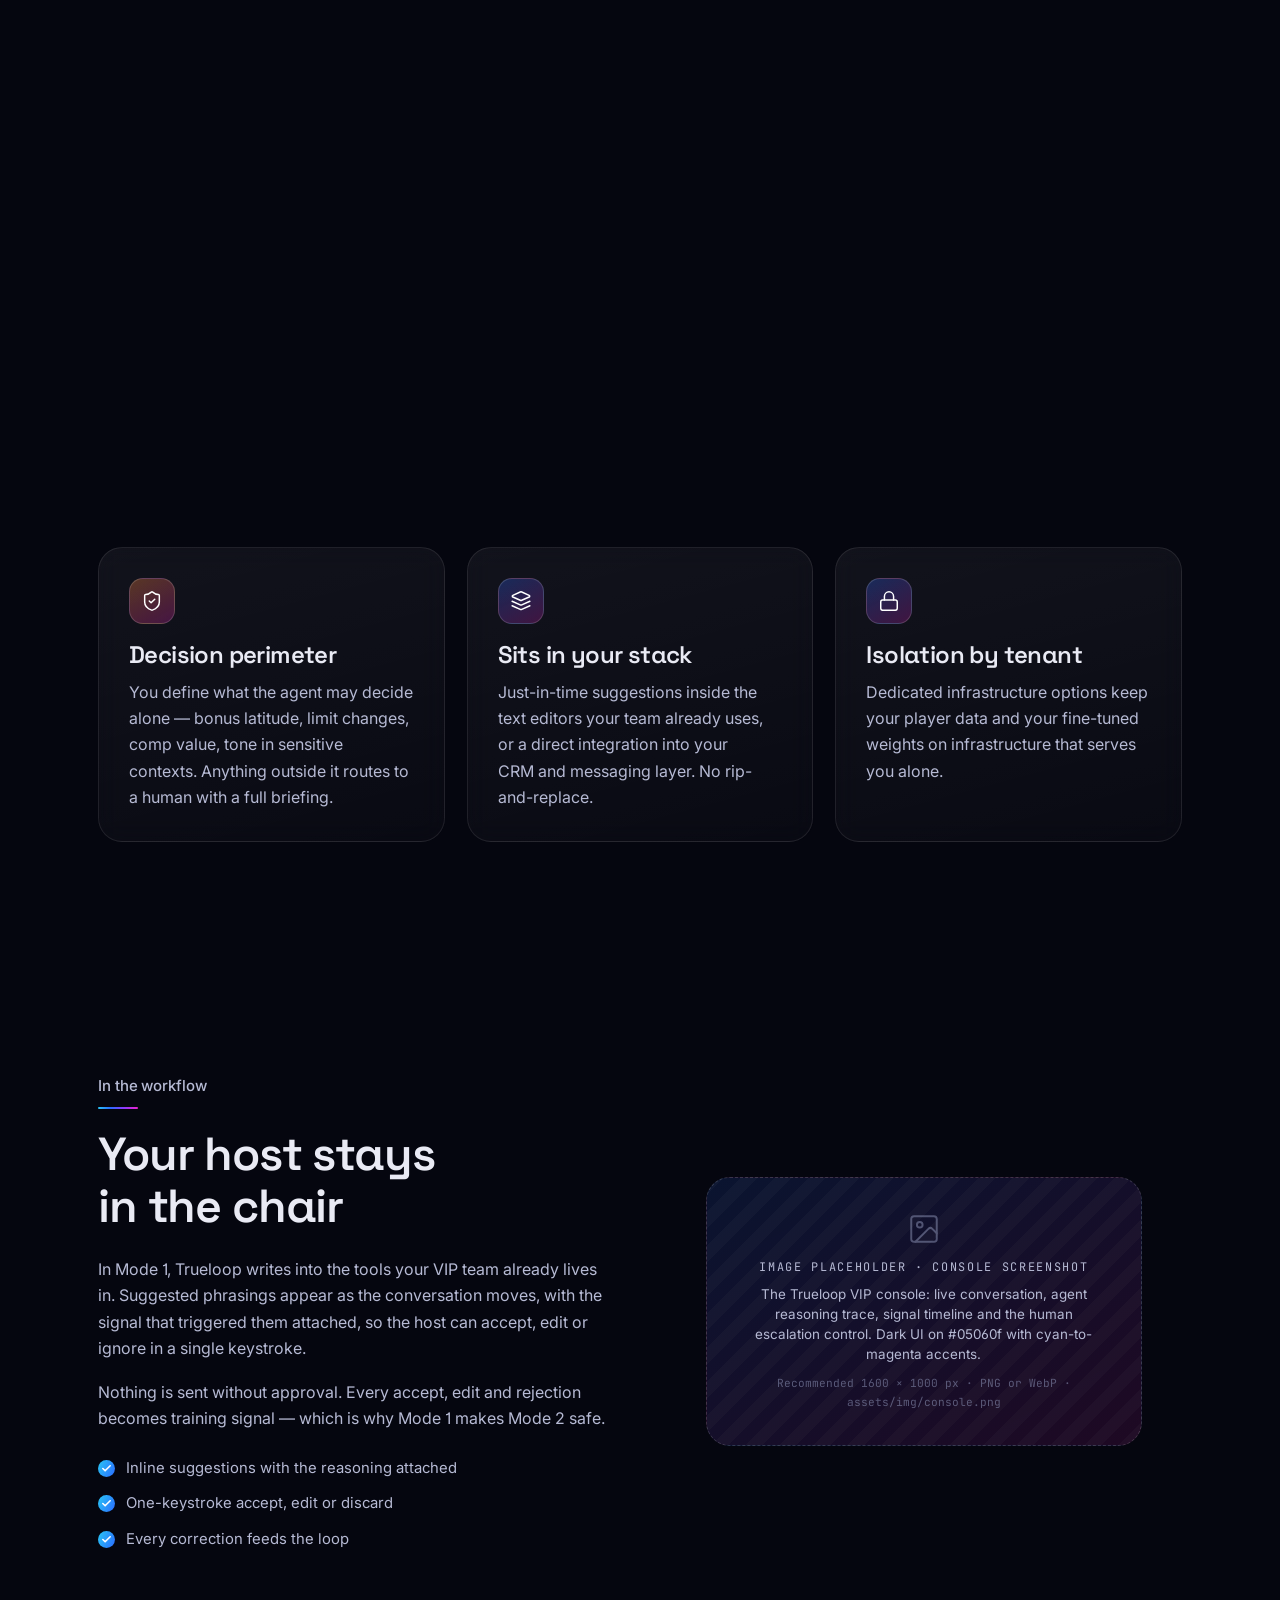
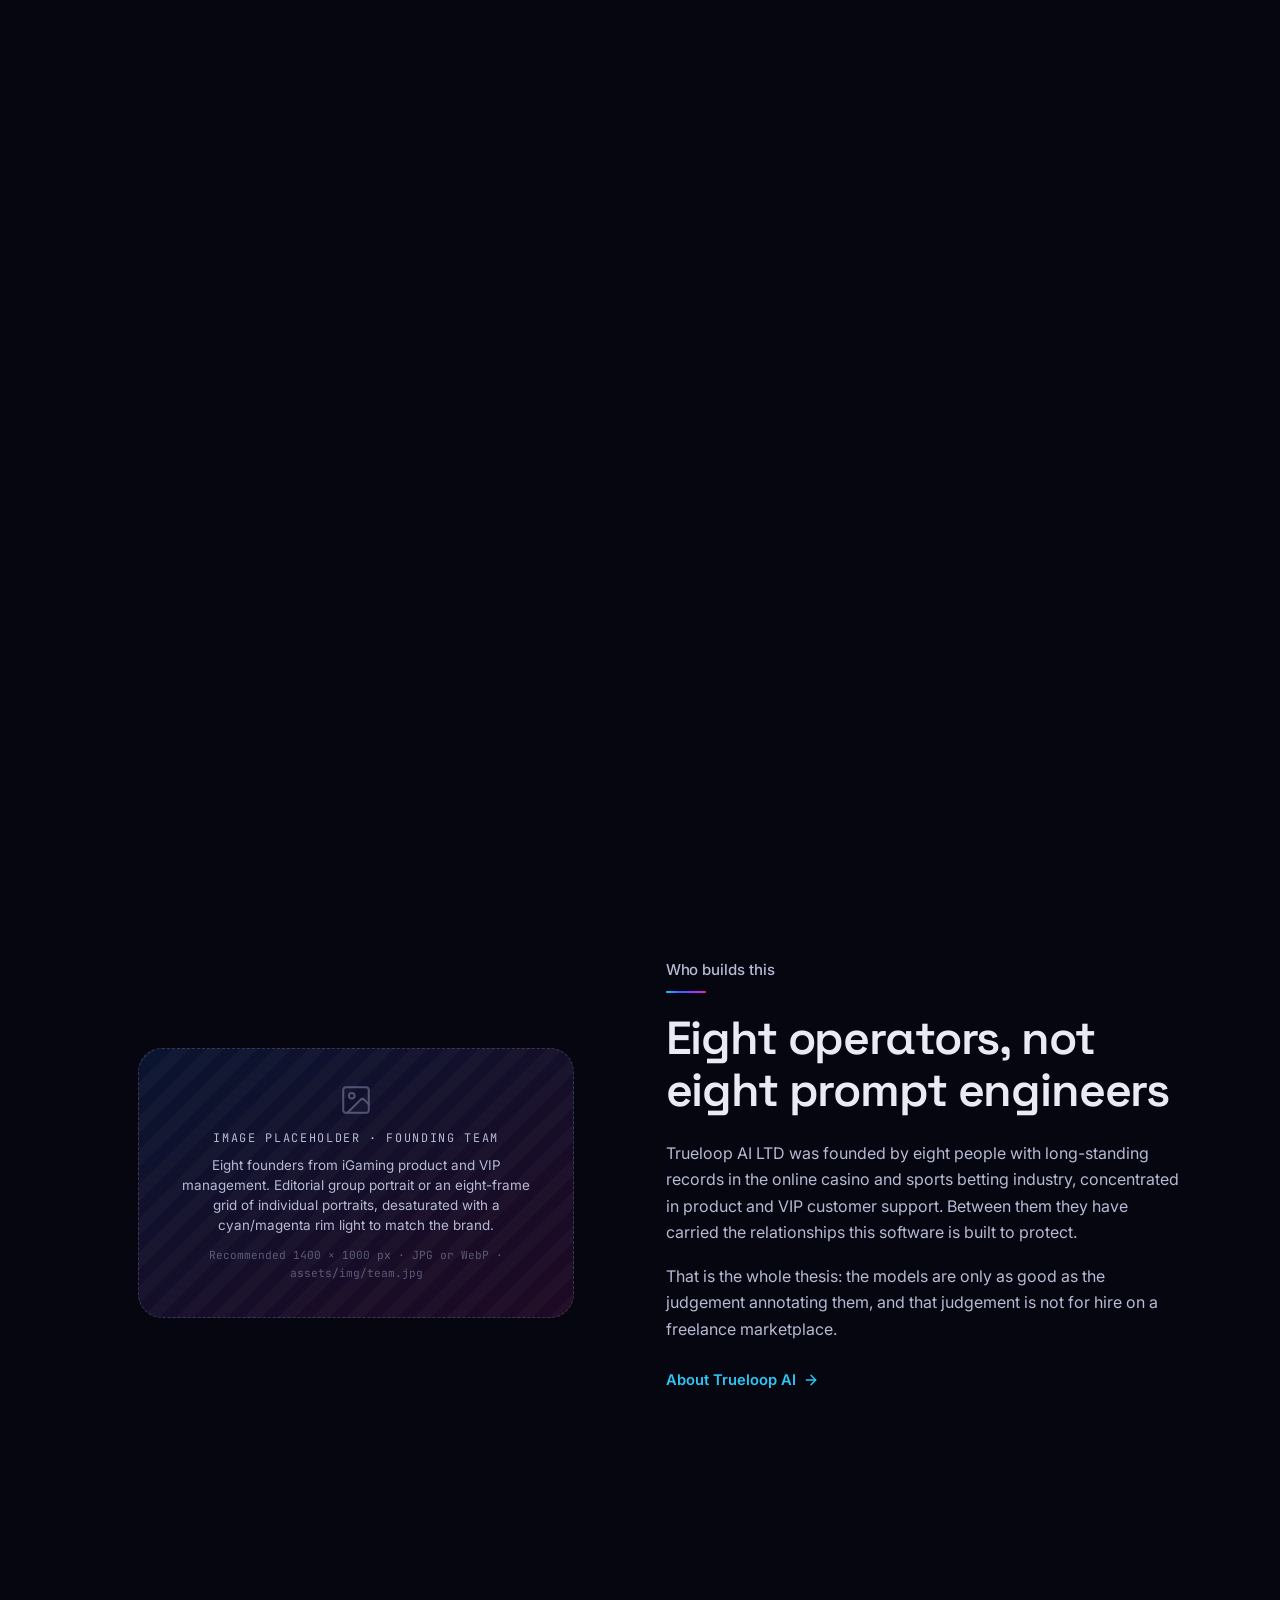
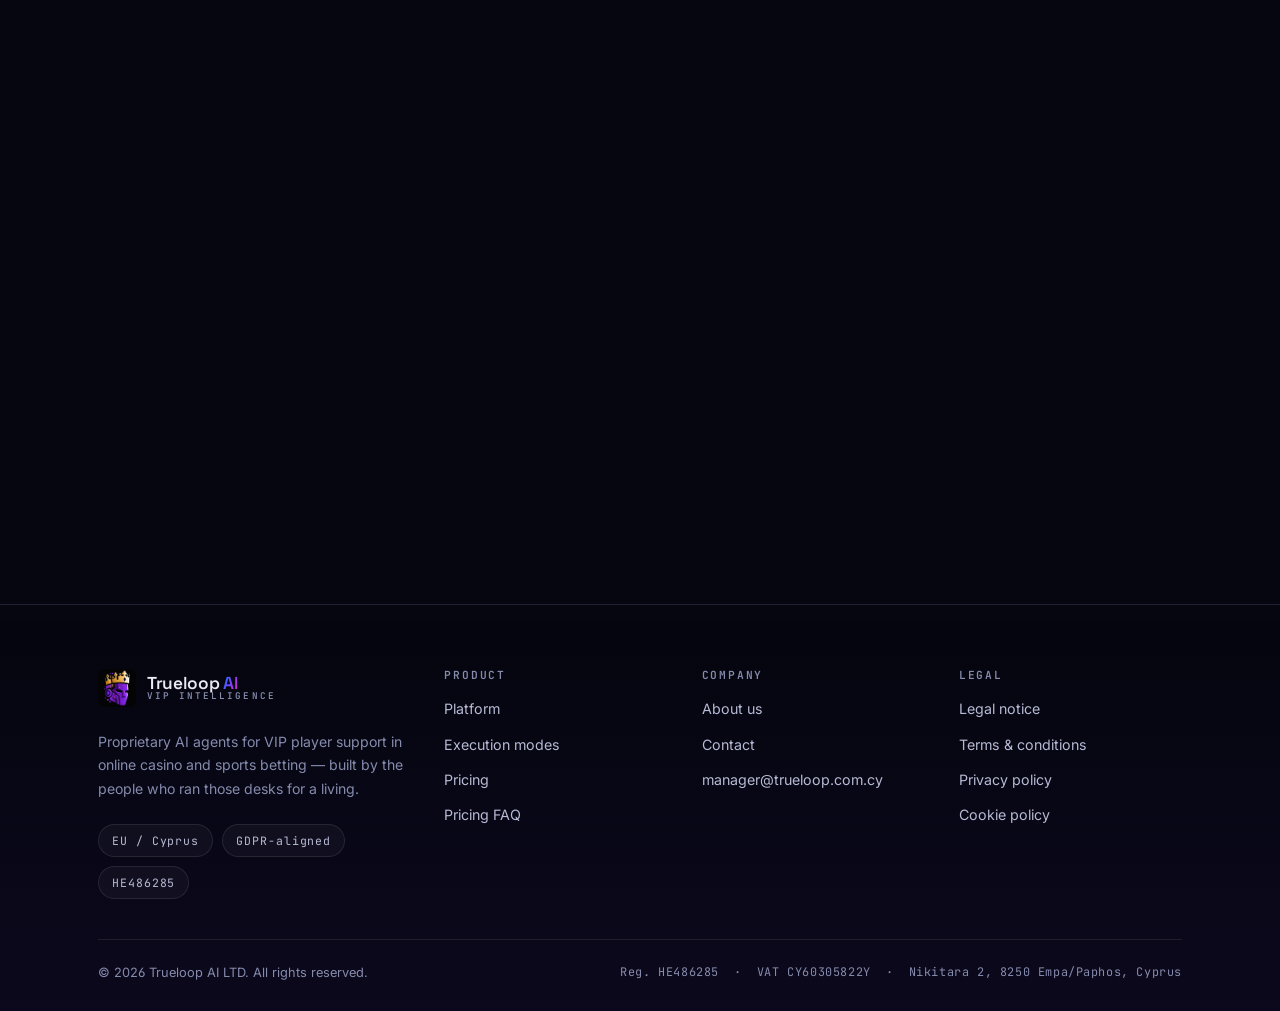
==== commit 4bd0c817: "updated icons for visibility" ====
--- a/index.html
+++ b/index.html
@@ -81,7 +81,7 @@
   "name": "Trueloop AI LTD",
   "alternateName": "Trueloop AI",
   "url": "./",
-  "logo": "./assets/logo/logo.png",
+  "logo": "./assets/icons/ms-icon-310x310.png",
   "image": "./assets/img/og-image.png",
   "email": "manager@trueloop.com.cy",
   "description": "Trueloop AI trains proprietary large language models for VIP player support in the online casino and sports betting industry.",
@@ -119,7 +119,9 @@
   <div class="wrap">
     <nav class="nav" aria-label="Primary">
       <a class="brand" href="#/" aria-label="Trueloop AI — home">
-        <img src="./assets/logo/logo-96.png" alt="" width="38" height="38">
+        <img src="./assets/icons/android-icon-96x96.png"
+             srcset="./assets/icons/android-icon-96x96.png 96w, ./assets/icons/android-icon-192x192.png 192w"
+             sizes="38px" alt="" width="38" height="38">
         <span class="brand-text">
           Trueloop<span class="grad-text"> AI</span>
           <span class="brand-sub">VIP Intelligence</span>
@@ -150,7 +152,9 @@
     <div class="footer-grid">
       <div class="footer-brand">
         <a class="brand" href="#/" aria-label="Trueloop AI — home">
-          <img src="./assets/logo/logo-96.png" alt="" width="38" height="38">
+          <img src="./assets/icons/android-icon-96x96.png"
+             srcset="./assets/icons/android-icon-96x96.png 96w, ./assets/icons/android-icon-192x192.png 192w"
+             sizes="38px" alt="" width="38" height="38">
           <span class="brand-text">
             Trueloop<span class="grad-text"> AI</span>
             <span class="brand-sub">VIP Intelligence</span>
--- a/assets/css/styles.css
+++ b/assets/css/styles.css
@@ -159,6 +159,7 @@
   padding-inline: var(--gut);
 }
 .section { padding-block: clamp(64px, 9vw, 130px); position: relative; }
+.hero + .section { padding-top: clamp(48px, 5vw, 72px); }
 .section--tight { padding-block: clamp(48px, 6vw, 80px); }
 
 .skip-link {
@@ -306,9 +307,8 @@
 }
 .brand img {
   width: 38px; height: 38px;
-  border-radius: 10px;
-  border: 1px solid var(--border);
-  background: #05060f;
+  /* The icon art carries its own rounded corners and ground, so no CSS frame
+     here - a border at a different radius would float off the artwork. */
 }
 .brand .brand-sub {
   font-family: var(--font-mono);
@@ -399,7 +399,9 @@
 /* ---------- Hero ---------- */
 .hero {
   position: relative;
-  padding-block: clamp(56px, 9vw, 104px) clamp(56px, 8vw, 100px);
+  /* Less padding at the foot than the head: the section that follows brings
+     its own top padding, and the two used to compound into a ~290px void. */
+  padding-block: clamp(56px, 9vw, 104px) clamp(40px, 4vw, 56px);
   overflow: hidden;
 }
 .hero-grid {
@@ -416,7 +418,7 @@
 }
 .hero h1 { margin-bottom: 22px; }
 .hero .lede { margin-bottom: 30px; }
-.hero-actions { display: flex; flex-wrap: wrap; gap: 12px; margin-bottom: 34px; }
+.hero-actions { display: flex; flex-wrap: wrap; gap: 12px; }
 
 .hero-visual {
   position: relative;
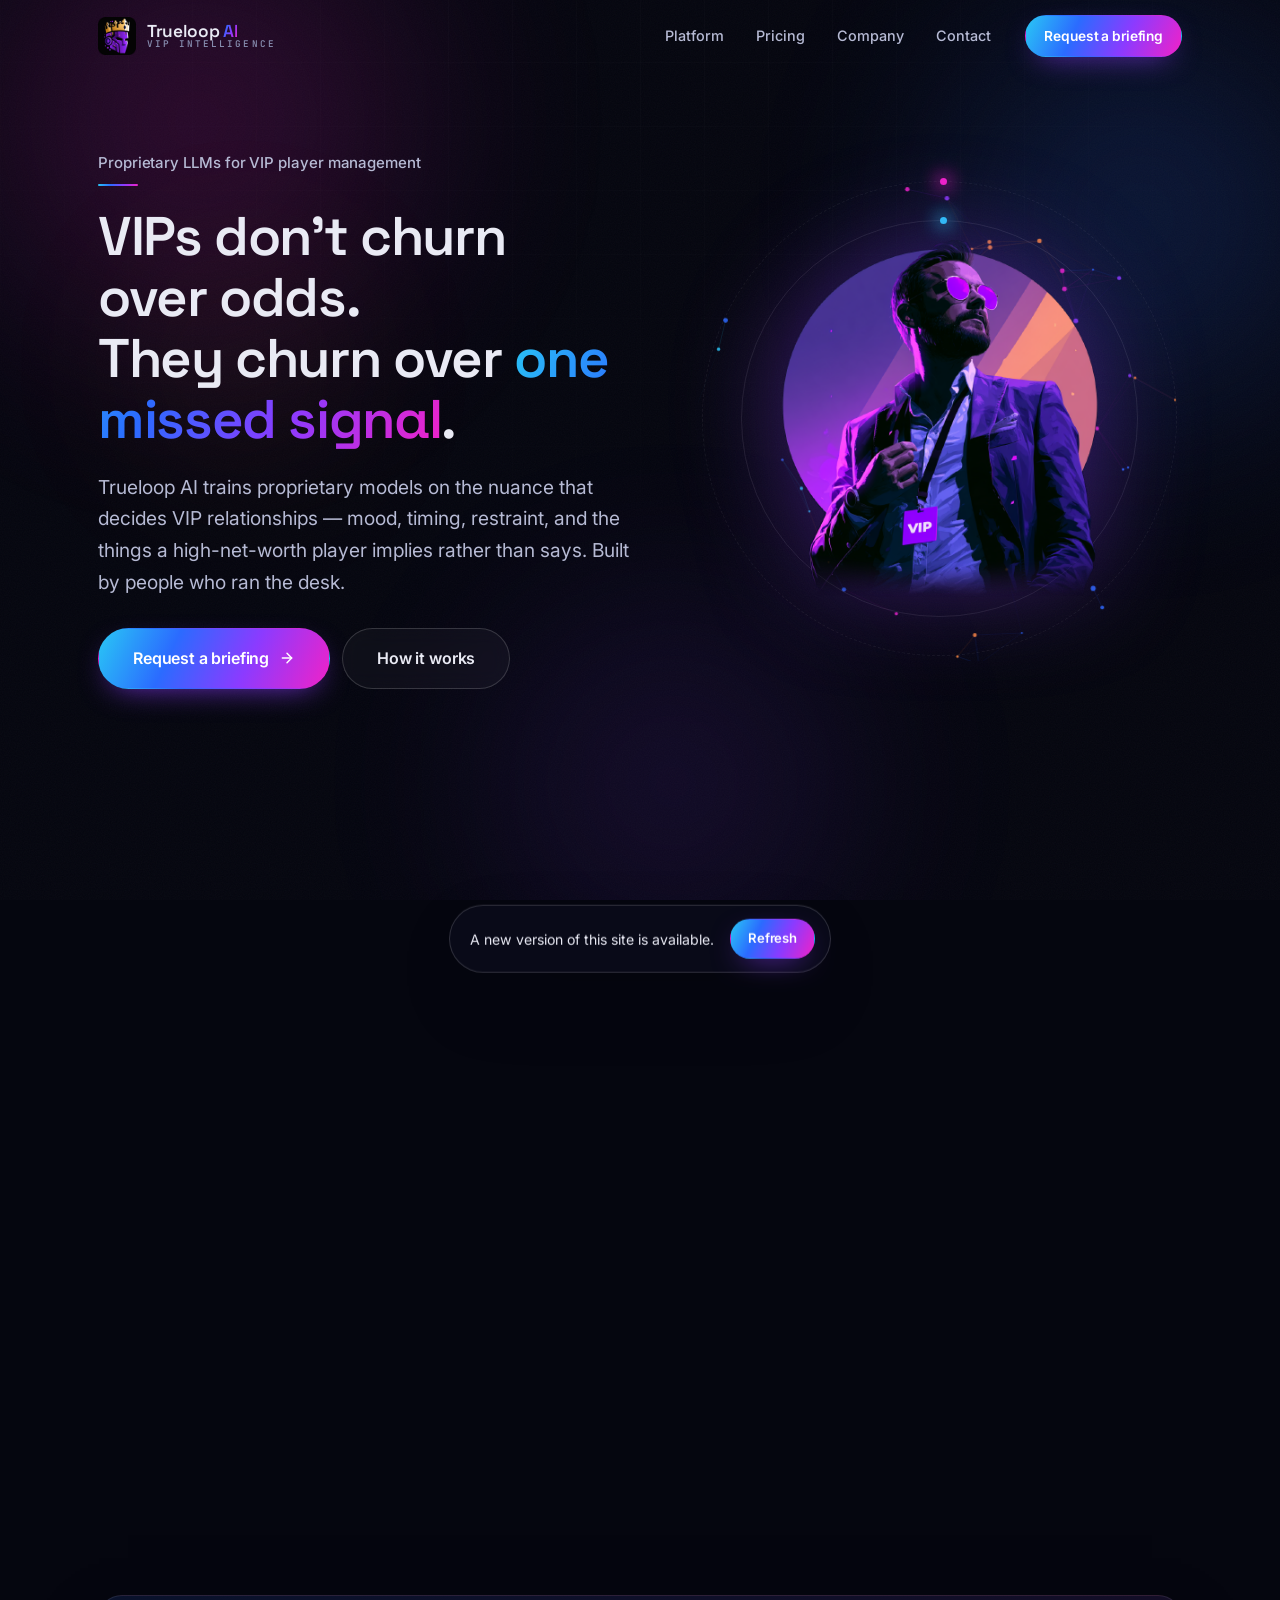
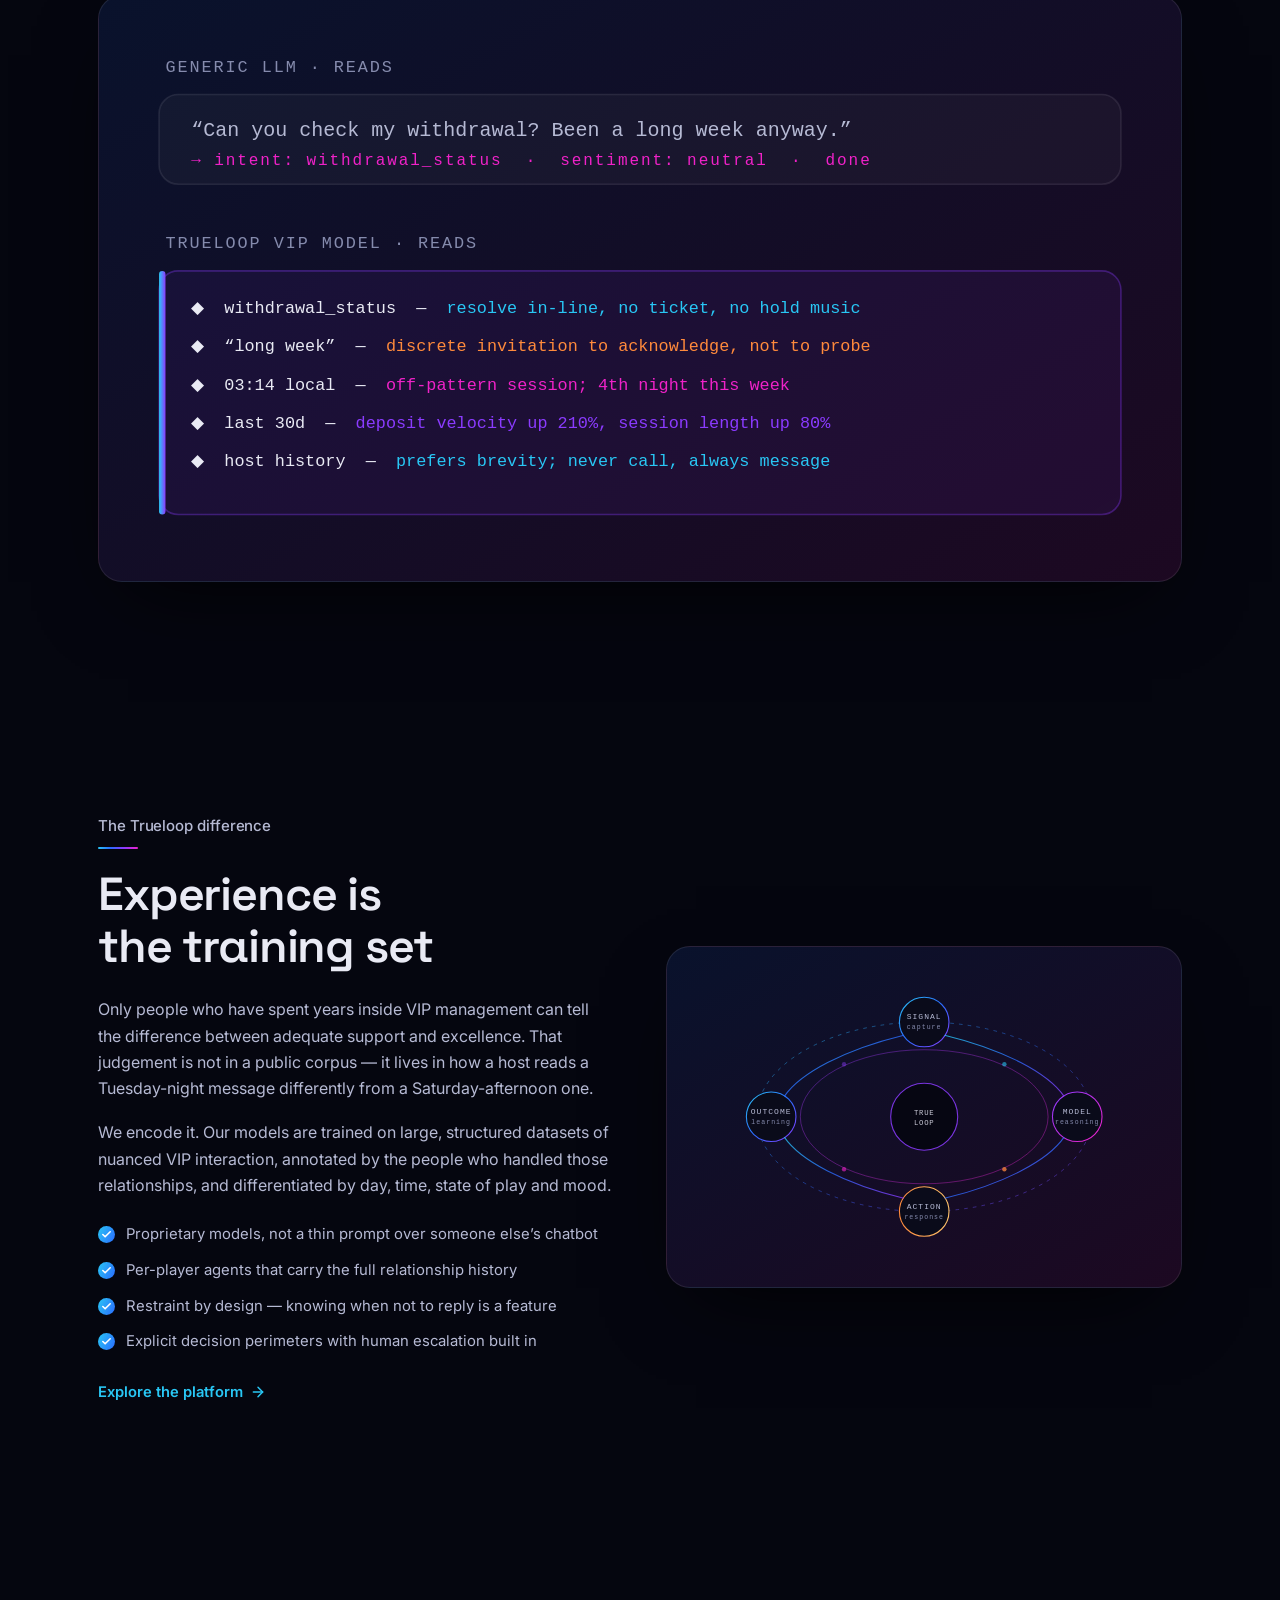
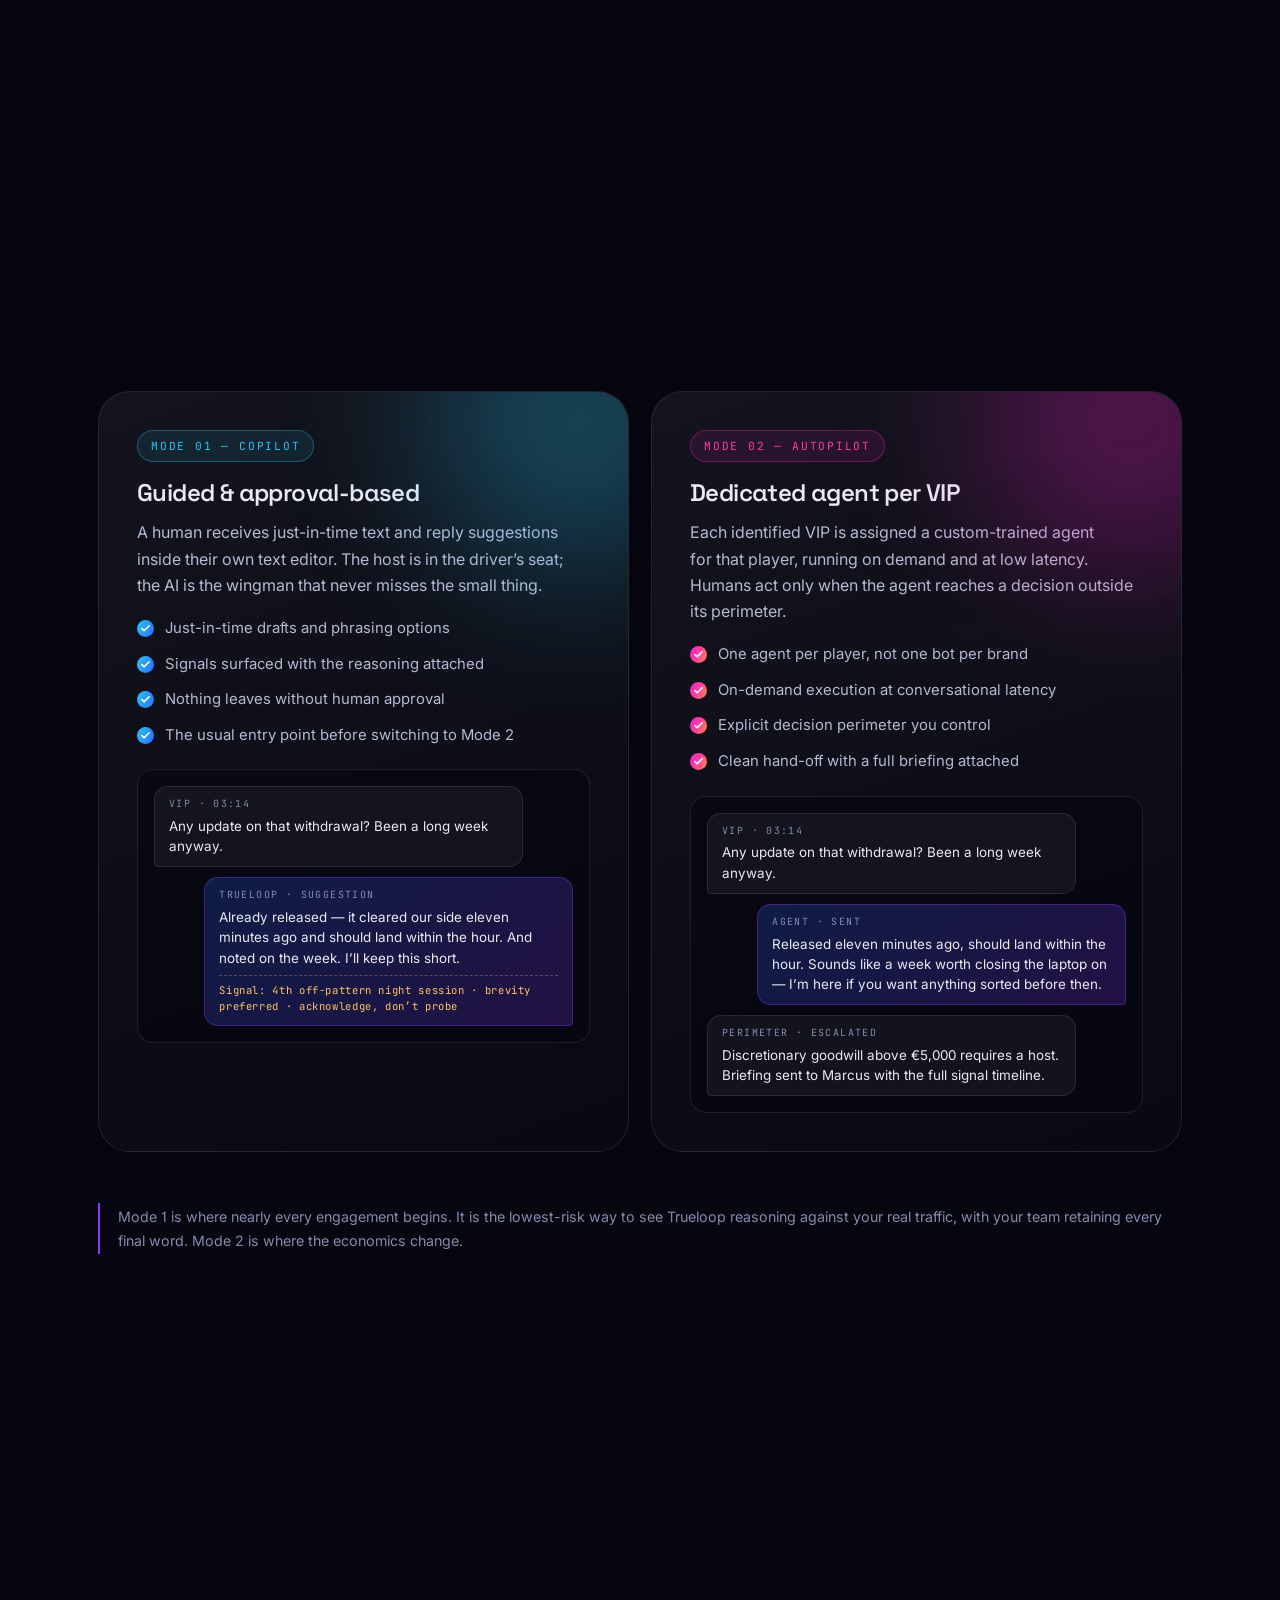
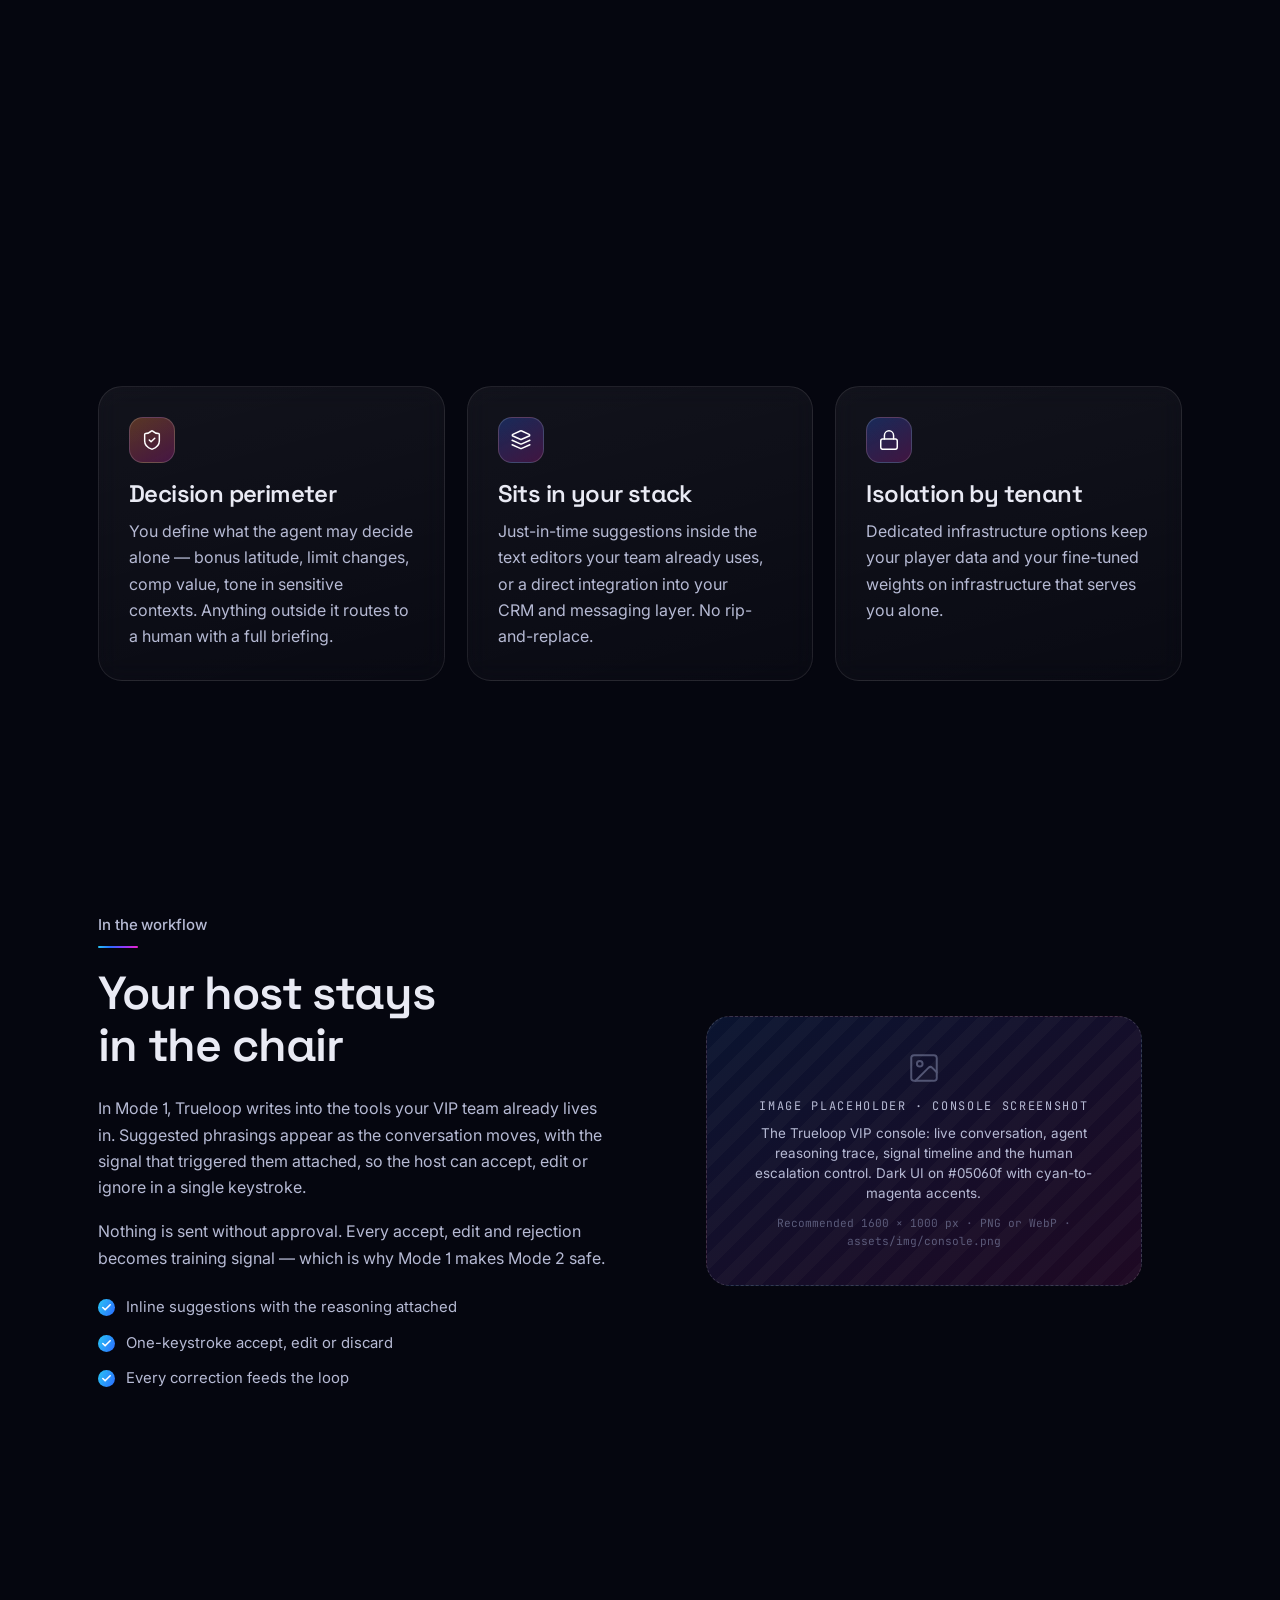
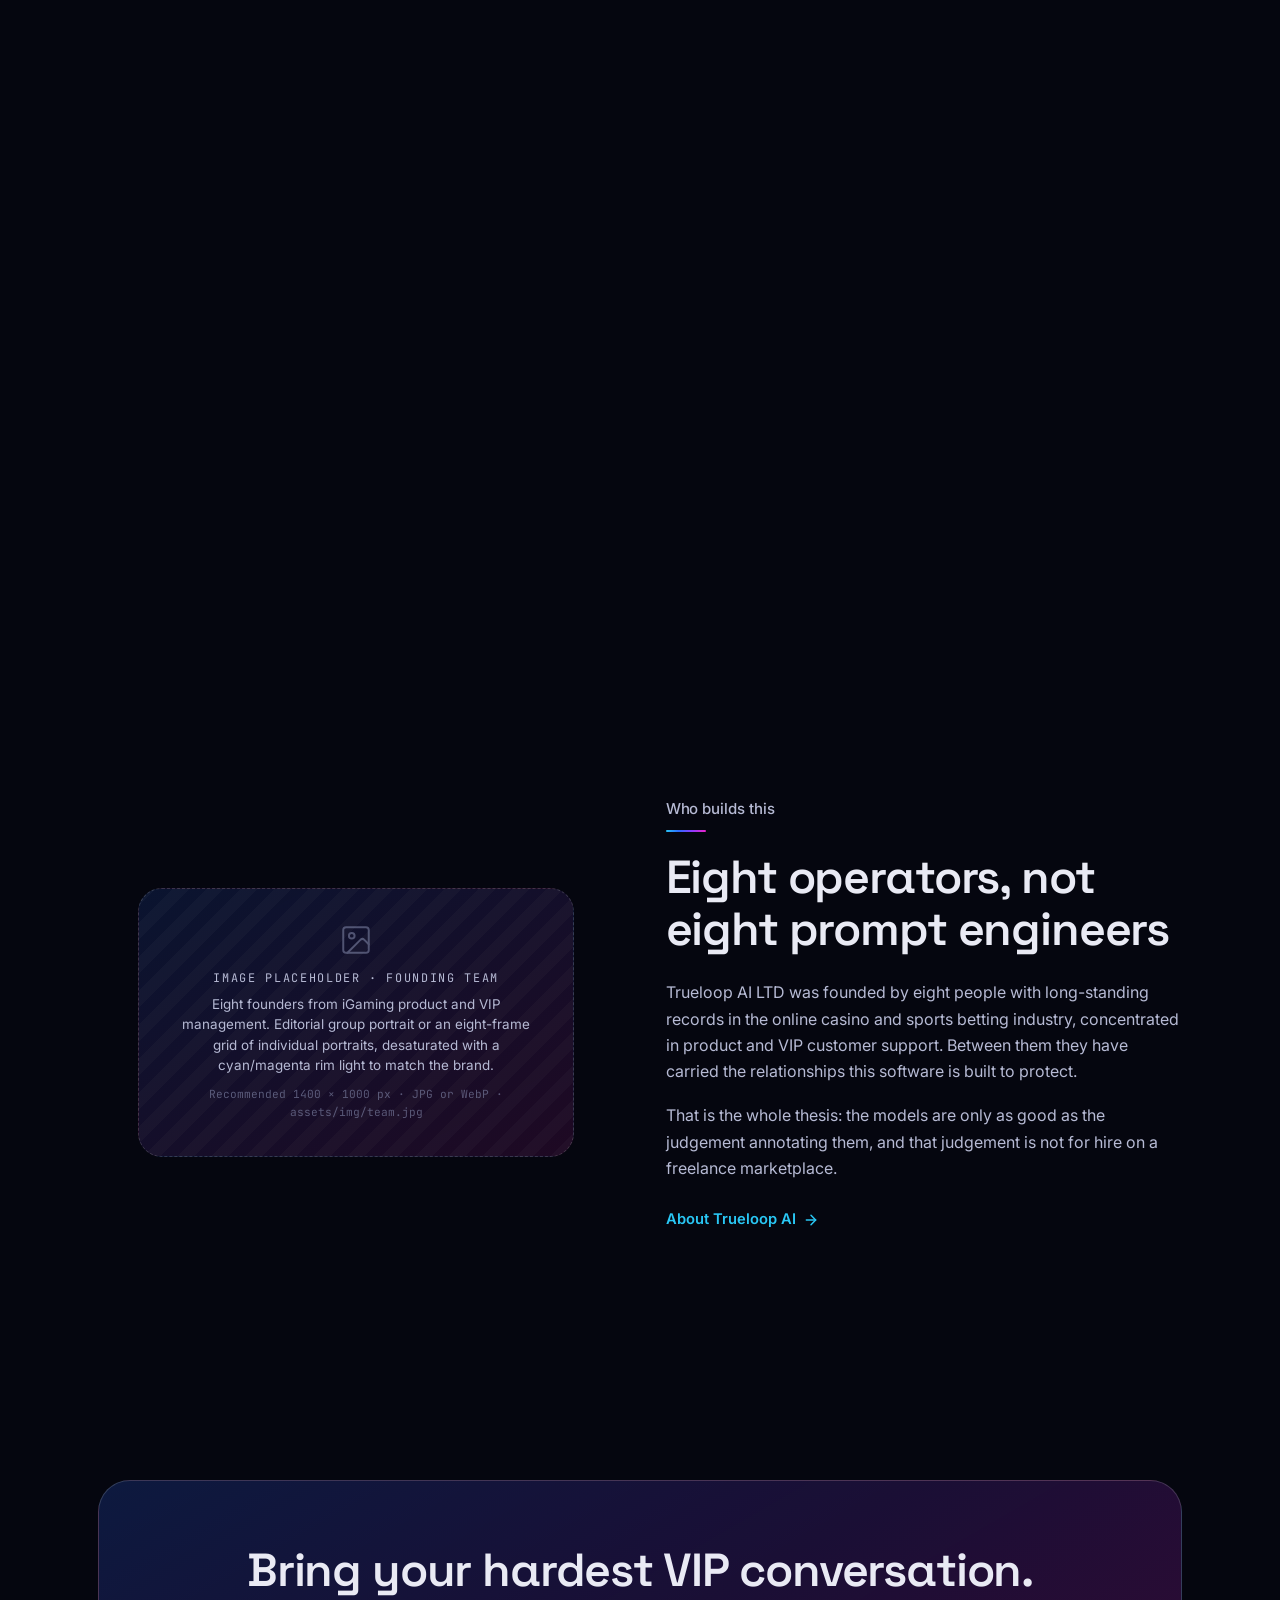
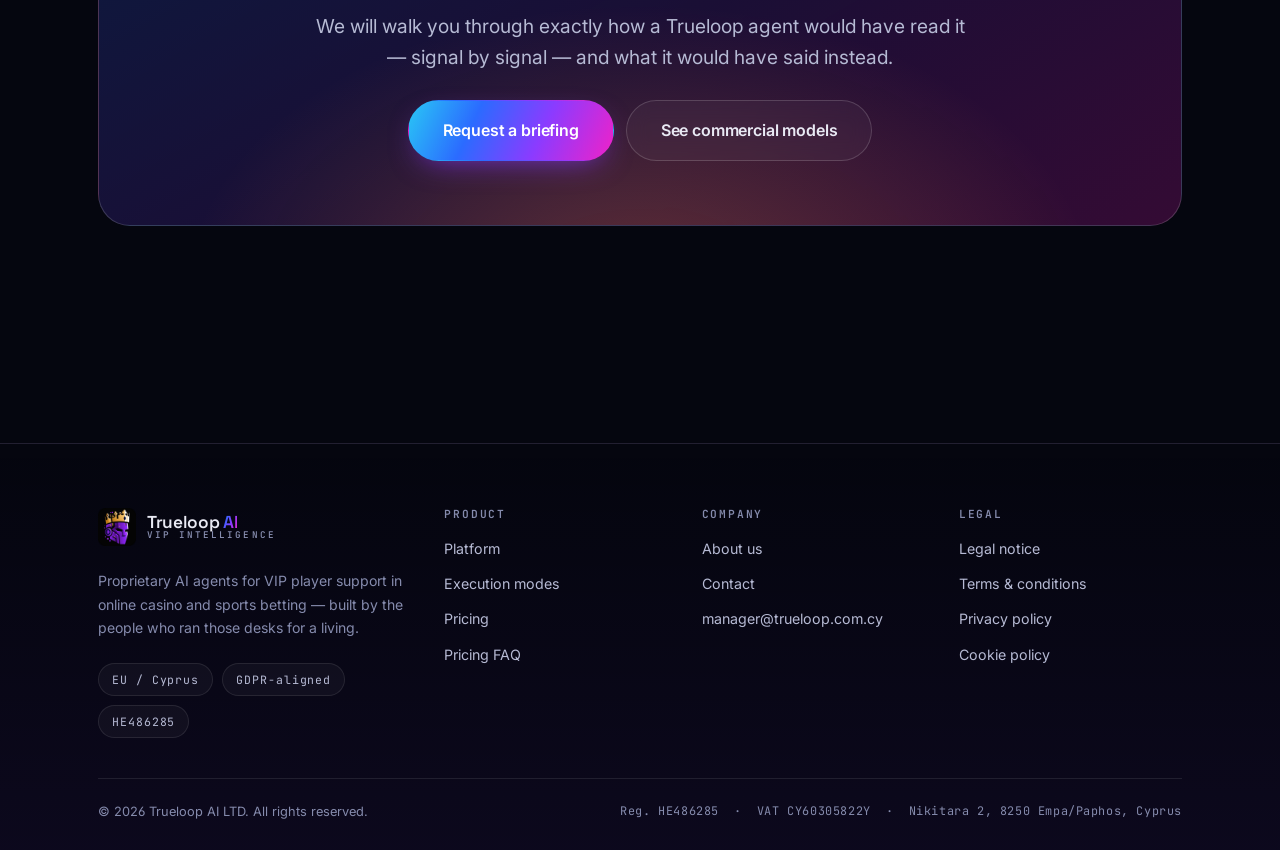
==== commit d35f61b8: "adding analytics token" ====
--- a/index.html
+++ b/index.html
@@ -1,6 +1,15 @@
 <!DOCTYPE html>
 <html lang="en" dir="ltr">
 <head>
+
+<script async src="https://www.googletagmanager.com/gtag/js?id=G-VWPJXX7WSG"></script>
+<script>
+  window.dataLayer = window.dataLayer || [];
+  function gtag(){dataLayer.push(arguments);}
+  gtag('js', new Date());
+
+  gtag('config', 'G-VWPJXX7WSG');
+</script>
 <meta charset="utf-8">
 <meta name="viewport" content="width=device-width, initial-scale=1, viewport-fit=cover">
 
--- a/assets/css/styles.css
+++ b/assets/css/styles.css
@@ -418,6 +418,23 @@
 }
 .hero h1 { margin-bottom: 22px; }
 .hero .lede { margin-bottom: 30px; }
+
+/* Above 940px the hero splits in two, so the headline no longer has the viewport
+   to fill - it has a 420-535px column. The global `h1 { clamp(2.4rem, 6vw,
+   4.2rem) }` goes on scaling with the viewport regardless, so on a 1080p screen
+   it sat at its 67px cap inside a 536px column: the headline broke over five
+   lines, stood 376px tall, and pushed the lede and the CTAs past the fold on any
+   viewport shorter than ~840px (1080p at 125% display scaling, or any 1280x800
+   laptop). Re-cap it against the column it actually occupies. 4.6vw reaches
+   3.4rem exactly where .wrap stops growing (1180px), so the ramp and the cap
+   meet without a step. Below 941px the hero stacks, the column is full-bleed
+   again and the global rule is the right one - hence scoped, not global. */
+@media (min-width: 941px) {
+  .hero h1 { font-size: clamp(2.2rem, 4.6vw, 3.4rem); }
+  /* The other half of that overflow: 104px of head padding under a 73px sticky
+     header. Short viewports cannot spare it, wide ones do not miss it. */
+  .hero { padding-block: clamp(48px, 6vw, 76px) clamp(40px, 4vw, 56px); }
+}
 .hero-actions { display: flex; flex-wrap: wrap; gap: 12px; }
 
 .hero-visual {
